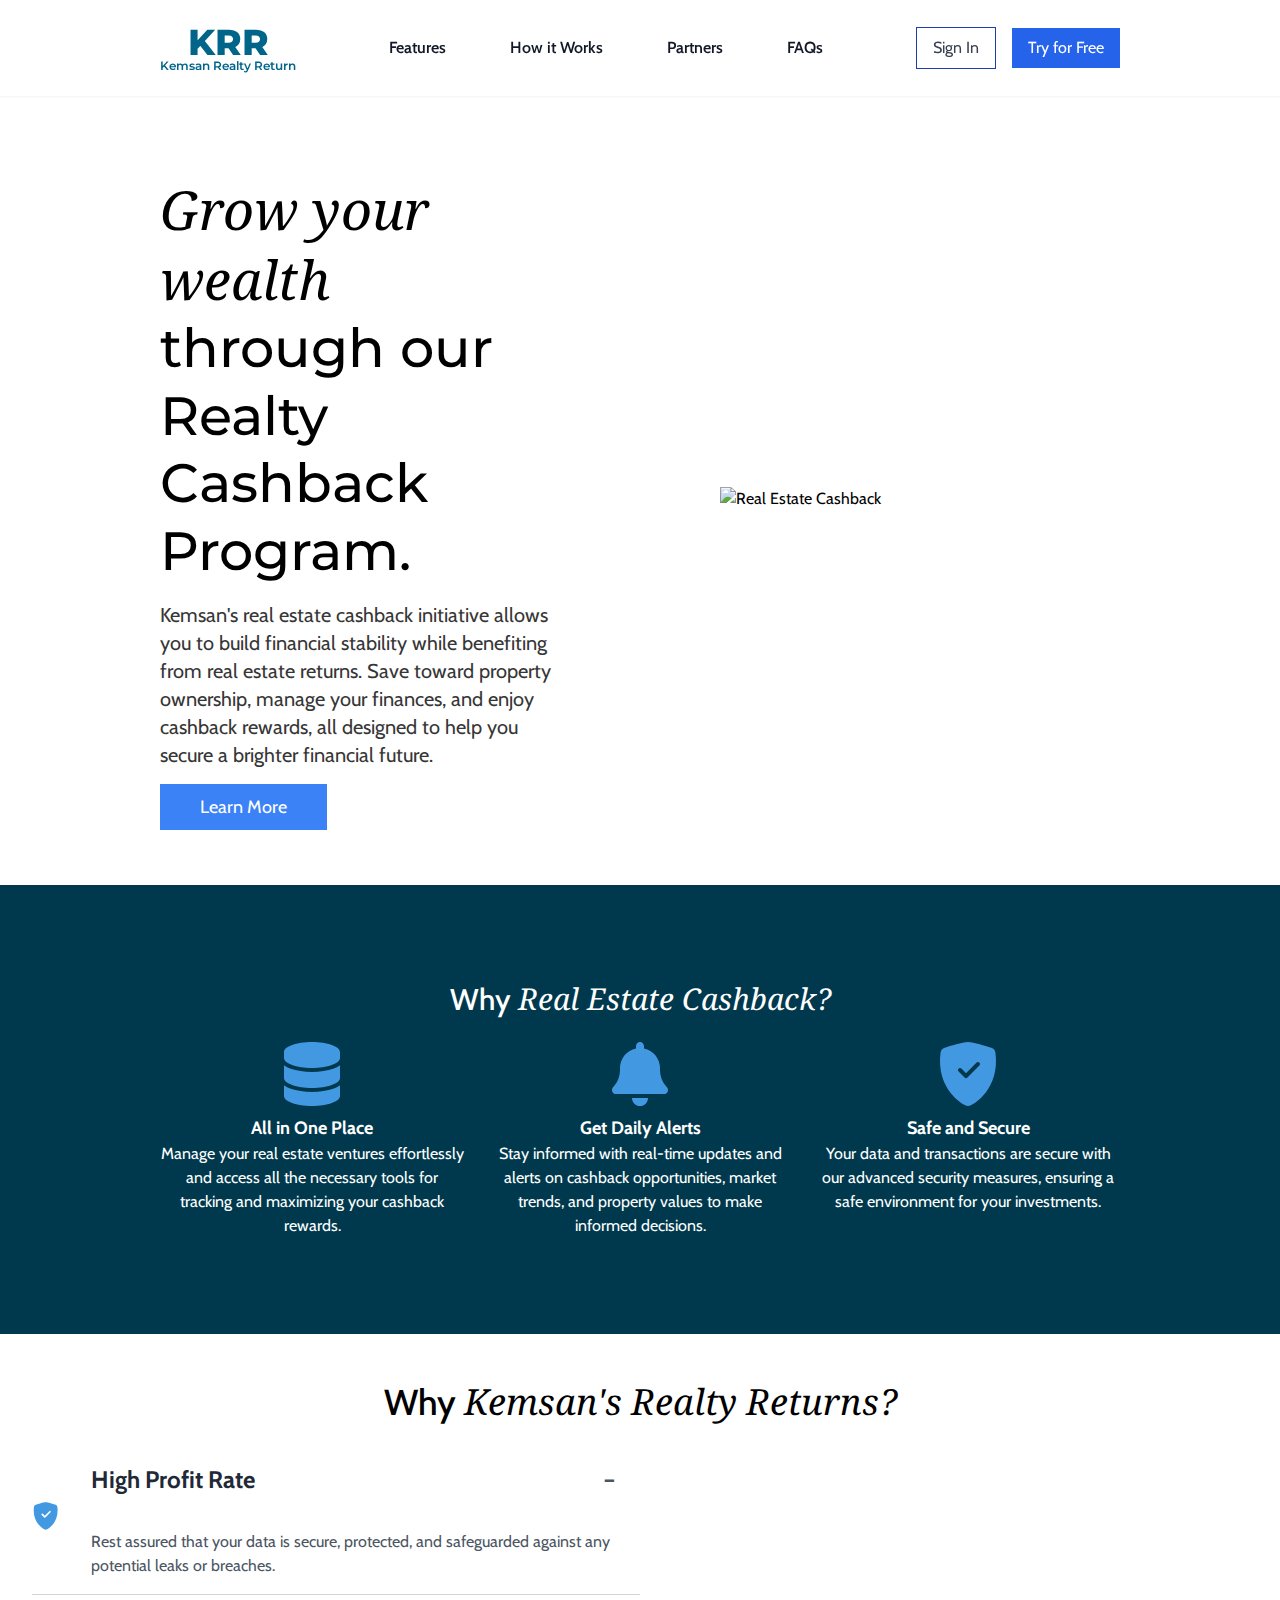
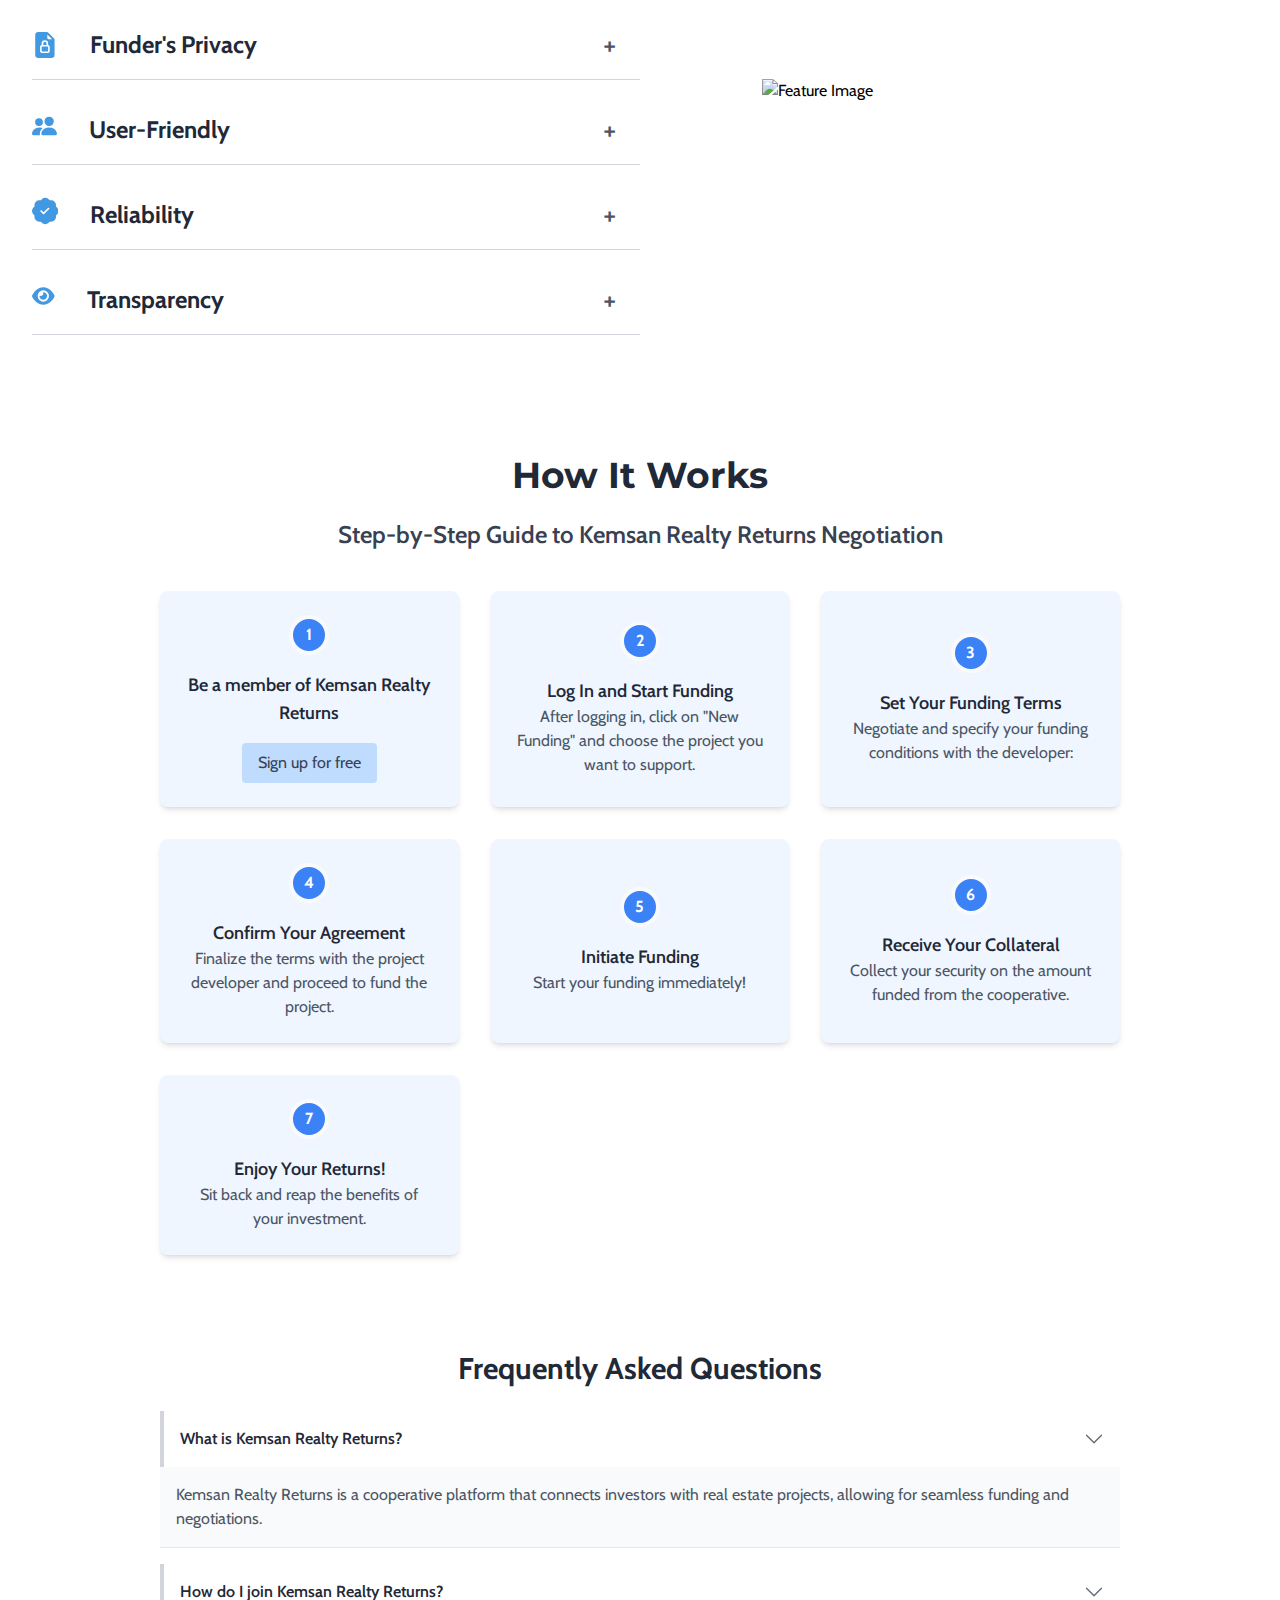
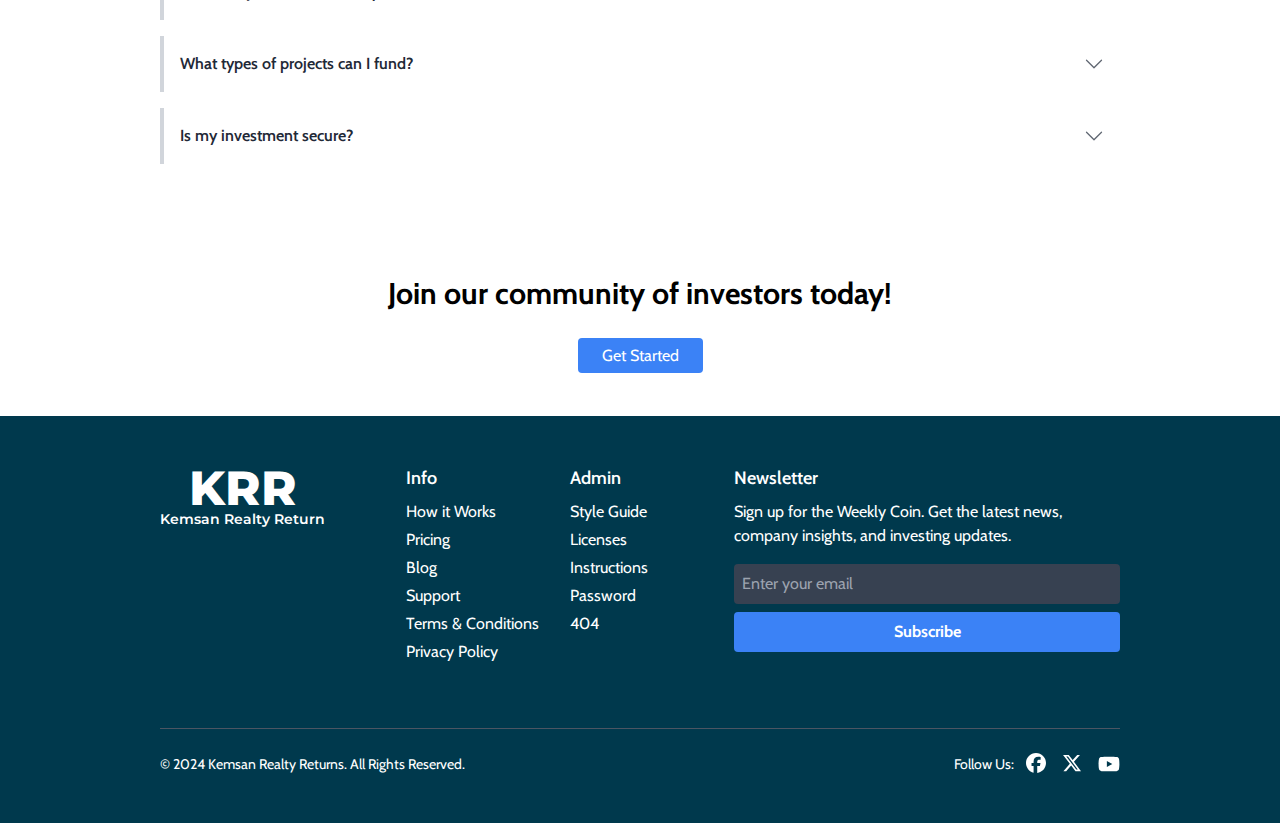
==== src/index.html @ f1bac4eb "first commit" ====
<!DOCTYPE html>
<html lang="en" class="scroll-smooth">
  <head>
    <meta charset="utf-8">
    <title>Kemsan Realty Return</title>
    <meta content="Investing helps users keep tabs on their different investments, meaning less stress and no worries about crashes." name="description">
    <meta content="Investing - Kemsan Realty Return" property="og:title">
    <meta content="Kemsan Cashback Investment helps users keep tabs on their different investments, meaning less stress and no worries about crashes." property="og:description">
    <meta content="Investing - Kemsan Cashback Investment" property="twitter:title">
    <meta content="Kemsan Cashback Investment helps users keep tabs on their different investments, meaning less stress and no worries about crashes." property="twitter:description">
    <meta property="og:type" content="website">
    <meta content="summary_large_image" name="twitter:card">
    <meta content="width=device-width, initial-scale=1" name="viewport">
    <meta content="Kemsan Cashback Investment" name="generator">
    <link rel="preconnect" href="https://fonts.googleapis.com">
    <link rel="preconnect" href="https://fonts.gstatic.com" crossorigin>
    <link href="https://fonts.googleapis.com/css2?family=Cabin:ital,wght@0,400..700;1,400..700&family=Montserrat:ital,wght@0,100..900;1,100..900&family=Noto+Serif:ital,wght@0,100..900;1,100..900&display=swap" rel="stylesheet">
    <link rel="stylesheet" href="./output.css">
    <link href="favicons/60ccf137433c7c8fdfadedfe-63ed87a369e766f2b25e2620_Favicon%2032.png" rel="shortcut icon" type="image/x-icon">
    <link href="favicons/60ccf137433c7c8fdfadedfe-63ed87a789abded89790e457_Favicon%20256.png" rel="apple-touch-icon">
  </head>
  <body>
<header data-collapse="small" data-animation="default" data-duration="400" data-easing="ease" data-easing2="ease" role="banner" class="bg-white shadow-sm fixed z-40 w-full">
    <div class="px-10 lg:px-16 xl:px-40 flex flex-row items-center justify-between py-6">
      <div class="logo-div">
        <a href="./index.html" aria-current="page" class="flex flex-col text-[#01658a] hover:text-[#406b7a] items-center justify-center ">
          <span class="text-4xl font-extrabold font-serif leading-none">KRR</span>
          <h1 class="font-semibold text-[12px] font-serif leading-none">Kemsan Realty Return</h1>
        </a>
      </div>
      <nav role="navigation" class="flex flex-row gap-16 font-sans font-semibold">
        <a href="#features" class="text-gray-900 hover:text-blue-500">Features</a>
        <a href="#how-it-works" class="text-gray-900 hover:text-blue-500">How it Works</a>
        <a href="#partners" class="text-gray-900 hover:text-blue-500">Partners</a>
        <a href="#faqs" class="text-gray-900 hover:text-blue-500">FAQs</a>
      </nav>
      <div class="flex flex-row items-center justify-center space-x-4 font-sans">
        <a href="./get-started.html" class="text-gray-700 px-4 py-2 border border-solid border-blue-800 hover:bg-blue-200">Sign In</a>
        <a href="./get-started.html" class="bg-blue-600 hover:bg-blue-700 text-white px-4 py-2">Try for Free</a>
      </div>
      <div class="menu-button block lg:hidden">
        <img src="images/60ccf137433c7c8fdfadedfe-60ccf137433c7c0659adeee1_Menu%20Icon.svg" loading="lazy" width="24" alt="" class="menu-icon">
      </div>
    </div>
  </header>
  
  <div class="wrapper">
    <div class="section py-16 px-10 lg:px-16 xl:px-40 pt-44">
      <div class="flex flex-col lg:flex-row items-center justify-center text-center lg:text-start lg:justify-between">
        <div class="lg:w-5/12 mb-8 md:mb-0">
          <h1 class="text-[54px] font-serif font-medium leading-tight"><em class="font-mono font-normal">Grow your wealth</em> through our Realty Cashback Program.</h1>
          <p class="mt-4 text-xl font-sans text-[#363636]">Kemsan's real estate cashback initiative allows you to build financial stability while benefiting from real estate returns. Save toward property ownership, manage your finances, and enjoy cashback rewards, all designed to help you secure a brighter financial future.</p>
          <div class="mt-6">
            <a href="#features" class="bg-blue-500 hover:bg-blue-600 text-white px-10 py-3 text-lg">Learn More</a>
          </div>
        </div>
        <div class="lg:w-5/12">
          <img src="https://ik.imagekit.io/mshcgnjju/Kemsan/E-Wallet-pana.png" width="500" alt="Real Estate Cashback" class="mx-auto">
        </div>
      </div>
    </div>
  
    <div class="section bg-[#00394d] text-white py-24">
      <div class="px-10 lg:px-16 xl:px-40 text-center">
        <h1 class="text-3xl font-medium">Why <em class="font-mono font-normal">Real Estate Cashback?</em></h1>
        <div class="mt-6 grid grid-cols-1 lg:grid-cols-3 gap-6">
          <div class="flex flex-col items-center justify-start">
            <svg xmlns="http://www.w3.org/2000/svg" width="64" height="64" fill="#4299e1" class="icon mb-2" viewBox="0 0 448 512">
              <path d="M448 80l0 48c0 44.2-100.3 80-224 80S0 172.2 0 128L0 80C0 35.8 100.3 0 224 0S448 35.8 448 80zM393.2 214.7c20.8-7.4 39.9-16.9 54.8-28.6L448 288c0 44.2-100.3 80-224 80S0 332.2 0 288L0 186.1c14.9 11.8 34 21.2 54.8 28.6C99.7 230.7 159.5 240 224 240s124.3-9.3 169.2-25.3zM0 346.1c14.9 11.8 34 21.2 54.8 28.6C99.7 390.7 159.5 400 224 400s124.3-9.3 169.2-25.3c20.8-7.4 39.9-16.9 54.8-28.6l0 85.9c0 44.2-100.3 80-224 80S0 476.2 0 432l0-85.9z"/>
            </svg>
            <h2 class="text-lg font-bold">All in One Place</h2>
            <p>Manage your real estate ventures effortlessly and access all the necessary tools for tracking and maximizing your cashback rewards.</p>
          </div>
          <div class="flex flex-col items-center justify-start">
            <svg xmlns="http://www.w3.org/2000/svg" width="64" height="64" fill="#4299e1" class="icon mb-2" viewBox="0 0 448 512">
              <path d="M224 0c-17.7 0-32 14.3-32 32l0 19.2C119 66 64 130.6 64 208l0 18.8c0 47-17.3 92.4-48.5 127.6l-7.4 8.3c-8.4 9.4-10.4 22.9-5.3 34.4S19.4 416 32 416l384 0c12.6 0 24-7.4 29.2-18.9s3.1-25-5.3-34.4l-7.4-8.3C401.3 319.2 384 273.9 384 226.8l0-18.8c0-77.4-55-142-128-156.8L256 32c0-17.7-14.3-32-32-32zm45.3 493.3c12-12 18.7-28.3 18.7-45.3l-64 0-64 0c0 17 6.7 33.3 18.7 45.3s28.3 18.7 45.3 18.7s33.3-6.7 45.3-18.7z"/>
            </svg>
            <h3 class="text-lg font-bold">Get Daily Alerts</h3>
            <p>Stay informed with real-time updates and alerts on cashback opportunities, market trends, and property values to make informed decisions.</p>
          </div>
          <div class="flex flex-col items-center justify-start">
            <svg xmlns="http://www.w3.org/2000/svg" width="64" height="64" fill="#4299e1" class="icon mb-2" viewBox="0 0 16 16">
              <path fill-rule="evenodd" d="M8 0c-.69 0-1.843.265-2.928.56-1.11.3-2.229.655-2.887.87a1.54 1.54 0 0 0-1.044 1.262c-.596 4.477.787 7.795 2.465 9.99a11.8 11.8 0 0 0 2.517 2.453c.386.273.744.482 1.048.625c.28.132.581.24.829.24s.548-.108.829-.24a7 7 0 0 0 1.048-.625 11.8 11.8 0 0 0 2.517-2.453c1.678-2.195 3.061-5.513 2.465-9.99a1.54 1.54 0 0 0-1.044-1.263c-1.11-.3-2.229-.655-2.887-.87C9.843.266 8.69 0 8 0m2.146 5.146a.5.5 0 0 1 .708.708l-3 3a.5.5 0 0 1-.708 0l-1.5-1.5a.5.5 0 1 1 .708-.708L7.5 7.793z"/>
            </svg>
            <h3 class="text-lg font-bold">Safe and Secure</h3>
            <p>Your data and transactions are secure with our advanced security measures, ensuring a safe environment for your investments.</p>
          </div>
        </div>
      </div>
    </div>
  </div>
  <div id="features" class="py-12 scroll-m-20">
    <h1 class="text-4xl font-medium text-center">Why <em class="font-mono font-normal">Kemsan's Realty Returns?</em></h1>
    <div class="max-w-7xl mx-auto px-4 sm:px-6 lg:px-8 flex flex-wrap lg:flex-nowrap lg:justify-between py-6">
      
      <div class="w-full md:w-1/2 space-y-4">
  
        <div class="border-b border-gray-300 overflow-hidden">
          <div class="flex flex-row gap-2 items-center">
            <svg xmlns="http://www.w3.org/2000/svg" width="36" height="36" fill="#4299e1" class="icon mb-2" viewBox="0 0 16 16">
              <path fill-rule="evenodd" d="M8 0c-.69 0-1.843.265-2.928.56-1.11.3-2.229.655-2.887.87a1.54 1.54 0 0 0-1.044 1.262c-.596 4.477.787 7.795 2.465 9.99a11.8 11.8 0 0 0 2.517 2.453c.386.273.744.482 1.048.625c.28.132.581.24.829.24s.548-.108.829-.24a7 7 0 0 0 1.048-.625 11.8 11.8 0 0 0 2.517-2.453c1.678-2.195 3.061-5.513 2.465-9.99a1.54 1.54 0 0 0-1.044-1.263c-1.11-.3-2.229-.655-2.887-.87C9.843.266 8.69 0 8 0m2.146 5.146a.5.5 0 0 1 .708.708l-3 3a.5.5 0 0 1-.708 0l-1.5-1.5a.5.5 0 1 1 .708-.708L7.5 7.793z"/>
            </svg>
            <div>
              <button class="w-full flex justify-between items-center px-6 py-4 bg-white hover:bg-gray-50 focus:outline-none" onclick="toggleAccordion(1)">
                <h3 class="text-2xl font-bold text-gray-800">High Profit Rate</h3>
                <span class="text-gray-600 text-3xl font-light" id="icon-1">+</span>
              </button>
              <div id="content-1" class="max-h-0 overflow-hidden transition-all duration-300">
                <p class="px-6 py-4 text-gray-600">Rest assured that your data is secure, protected, and safeguarded against any potential leaks or breaches.</p>
              </div>
            </div>
          </div>
        </div>

        <div class="border-b border-gray-300 overflow-hidden">
          <div class="flex flex-row gap-2 items-center">
            <svg xmlns="http://www.w3.org/2000/svg" width="36" height="36" fill="#4299e1" viewBox="0 0 16 16">
              <path d="M7 7a1 1 0 0 1 2 0v1H7zM6 9.3c0-.042.02-.107.105-.175A.64.64 0 0 1 6.5 9h3a.64.64 0 0 1 .395.125c.085.068.105.133.105.175v2.4c0 .042-.02.107-.105.175A.64.64 0 0 1 9.5 12h-3a.64.64 0 0 1-.395-.125C6.02 11.807 6 11.742 6 11.7z"/>
              <path d="M9.293 0H4a2 2 0 0 0-2 2v12a2 2 0 0 0 2 2h8a2 2 0 0 0 2-2V4.707A1 1 0 0 0 13.707 4L10 .293A1 1 0 0 0 9.293 0M9.5 3.5v-2l3 3h-2a1 1 0 0 1-1-1M10 7v1.076c.54.166 1 .597 1 1.224v2.4c0 .816-.781 1.3-1.5 1.3h-3c-.719 0-1.5-.484-1.5-1.3V9.3c0-.627.46-1.058 1-1.224V7a2 2 0 1 1 4 0"/>
            </svg>
            <div>
              <button class="w-full flex justify-between items-center px-6 py-4 bg-white hover:bg-gray-50 focus:outline-none" onclick="toggleAccordion(2)">
                <h3 class="text-2xl font-bold text-gray-800">Funder's Privacy</h3>
                <span class="text-gray-600 text-3xl font-light" id="icon-2">+</span>
              </button>
              <div id="content-2" class="max-h-0 overflow-hidden transition-all duration-300">
                <p class="px-6 py-4 text-gray-600">We prioritize your privacy and guarantee that your data remains confidential. No unauthorized access is allowed.</p>
              </div>
            </div>
          </div>
        </div>

        <div class="border-b border-gray-300 overflow-hidden">
          <div class="flex flex-row gap-2 items-center">
            <svg xmlns="http://www.w3.org/2000/svg"  width="36" height="36" fill="#4299e1" class="icon mb-2" viewBox="0 0 16 16">
              <path d="M7 14s-1 0-1-1 1-4 5-4 5 3 5 4-1 1-1 1zm4-6a3 3 0 1 0 0-6 3 3 0 0 0 0 6m-5.784 6A2.24 2.24 0 0 1 5 13c0-1.355.68-2.75 1.936-3.72A6.3 6.3 0 0 0 5 9c-4 0-5 3-5 4s1 1 1 1zM4.5 8a2.5 2.5 0 1 0 0-5 2.5 2.5 0 0 0 0 5"/>
            </svg>
            <div>
              <button class="w-full flex justify-between items-center px-6 py-4 bg-white hover:bg-gray-50 focus:outline-none" onclick="toggleAccordion(3)">
                <h3 class="text-2xl font-bold text-gray-800">User-Friendly</h3>
                <span class="text-gray-600 text-3xl font-light" id="icon-3">+</span>
              </button>
              <div id="content-3" class="max-h-0 overflow-hidden transition-all duration-300">
                <p class="px-6 py-4 text-gray-600">Our software is designed with simplicity in mind, making it effortless to use and navigate. No technical skills required.</p>
              </div>
            </div>
          </div>
        </div>

        <div class="border-b border-gray-300 overflow-hidden">
          <div class="flex flex-row gap-2 items-center">
            <svg xmlns="http://www.w3.org/2000/svg" width="36" height="36" fill="#4299e1" class="icon mb-2" viewBox="0 0 16 16">
              <path d="M10.067.87a2.89 2.89 0 0 0-4.134 0l-.622.638-.89-.011a2.89 2.89 0 0 0-2.924 2.924l.01.89-.636.622a2.89 2.89 0 0 0 0 4.134l.637.622-.011.89a2.89 2.89 0 0 0 2.924 2.924l.89-.01.622.636a2.89 2.89 0 0 0 4.134 0l.622-.637.89.011a2.89 2.89 0 0 0 2.924-2.924l-.01-.89.636-.622a2.89 2.89 0 0 0 0-4.134l-.637-.622.011-.89a2.89 2.89 0 0 0-2.924-2.924l-.89.01zm.287 5.984-3 3a.5.5 0 0 1-.708 0l-1.5-1.5a.5.5 0 1 1 .708-.708L7 8.793l2.646-2.647a.5.5 0 0 1 .708.708"/>
            </svg>
            <div>
              <button class="w-full flex justify-between items-center px-6 py-4 bg-white hover:bg-gray-50 focus:outline-none" onclick="toggleAccordion(4)">
                <h3 class="text-2xl font-bold text-gray-800">Reliability</h3>
                <span class="text-gray-600 text-3xl font-light" id="icon-4">+</span>
              </button>
              <div id="content-4" class="max-h-0 overflow-hidden transition-all duration-300">
                <p class="px-6 py-4 text-gray-600">Count on our software to deliver optimal performance at all times. More content More content More content</p>
              </div>
            </div>
          </div>
        </div>

        <div class="border-b border-gray-300 overflow-hidden">
          <div class="flex flex-row gap-2 items-center">
            <svg xmlns="http://www.w3.org/2000/svg" width="36" height="36" fill="#4299e1" class="icon mb-2" viewBox="0 0 576 512">
              <path d="M288 32c-80.8 0-145.5 36.8-192.6 80.6C48.6 156 17.3 208 2.5 243.7c-3.3 7.9-3.3 16.7 0 24.6C17.3 304 48.6 356 95.4 399.4C142.5 443.2 207.2 480 288 480s145.5-36.8 192.6-80.6c46.8-43.5 78.1-95.4 93-131.1c3.3-7.9 3.3-16.7 0-24.6c-14.9-35.7-46.2-87.7-93-131.1C433.5 68.8 368.8 32 288 32zM144 256a144 144 0 1 1 288 0 144 144 0 1 1 -288 0zm144-64c0 35.3-28.7 64-64 64c-7.1 0-13.9-1.2-20.3-3.3c-5.5-1.8-11.9 1.6-11.7 7.4c.3 6.9 1.3 13.8 3.2 20.7c13.7 51.2 66.4 81.6 117.6 67.9s81.6-66.4 67.9-117.6c-11.1-41.5-47.8-69.4-88.6-71.1c-5.8-.2-9.2 6.1-7.4 11.7c2.1 6.4 3.3 13.2 3.3 20.3z"/>
            </svg>
            <div>
              <button class="w-full flex justify-between items-center px-6 py-4 bg-white hover:bg-gray-50 focus:outline-none" onclick="toggleAccordion(5)">
                <h3 class="text-2xl font-bold text-gray-800">Transparency</h3>
                <span class="text-gray-600 text-3xl font-light" id="icon-5">+</span>
              </button>
              <div id="content-5" class="max-h-0 overflow-hidden transition-all duration-300">
                <p class="px-6 py-4 text-gray-600">Gain complete visibility into your funds and how they are utilized. Our software allows you to monitor every aspect of their usage.</p>
              </div>
            </div>
          </div>
        </div>

      </div>

      <div class="w-full md:w-2/5 flex justify-center items-center">
        <img id="accordionImage" src="https://ik.imagekit.io/mshcgnjju/Kemsan/Secure%20Server-amico.png" alt="Feature Image" class="w-full h-auto">
      </div>

    </div>
  </div>

  <div id="how-it-works" class="py-12 scroll-m-20">
    <div class="px-10 lg:px-16 xl:px-40">
      <h2 class="text-4xl font-bold text-gray-800 mb-6 text-center font-serif">How It Works</h2>
      <h3 class="text-2xl font-semibold text-gray-700 mb-10 text-center">Step-by-Step Guide to Kemsan Realty Returns Negotiation</h3>
  
      <div class="grid grid-cols-1 sm:grid-cols-2 lg:grid-cols-3 gap-8 text-center">
        <div class="bg-blue-50 shadow-md rounded-lg p-6 flex flex-col items-center justify-center">
          <div class="w-10 h-10 bg-blue-500 rounded-full border-4 border-gray-50 flex items-center justify-center mx-auto mb-4">
            <span class="text-white font-bold">1</span>
          </div>
          <h4 class="text-lg font-semibold text-gray-800">Be a member of Kemsan Realty Returns</h4>
          <a href="#" class="hover:bg-blue-500 bg-blue-200 text-gray-700 px-4 py-2 mt-4 rounded hover:text-white">Sign up for free</a>
        </div>
  
        <div class="bg-blue-50 shadow-md rounded-lg p-6 flex flex-col items-center justify-center text-center">
          <div class="w-10 h-10 bg-blue-500 rounded-full border-4 border-gray-50 flex items-center justify-center mx-auto mb-4">
            <span class="text-white font-bold">2</span>
          </div>
          <h4 class="text-lg font-semibold text-gray-800">Log In and Start Funding</h4>
          <p class="text-gray-600">After logging in, click on "New Funding" and choose the project you want to support.</p>
        </div>
  
        <div class="bg-blue-50 shadow-md rounded-lg p-6 flex flex-col items-center justify-center text-center">
          <div class="w-10 h-10 bg-blue-500 rounded-full border-4 border-gray-50 flex items-center justify-center mx-auto mb-4">
            <span class="text-white font-bold">3</span>
          </div>
          <h4 class="text-lg font-semibold text-gray-800">Set Your Funding Terms</h4>
          <p class="text-gray-600">Negotiate and specify your funding conditions with the developer:</p>
          
        </div>
  
        <div class="bg-blue-50 shadow-md rounded-lg p-6 flex flex-col items-center justify-center text-center">
          <div class="w-10 h-10 bg-blue-500 rounded-full border-4 border-gray-50 flex items-center justify-center mx-auto mb-4">
            <span class="text-white font-bold">4</span>
          </div>
          <h4 class="text-lg font-semibold text-gray-800">Confirm Your Agreement</h4>
          <p class="text-gray-600">Finalize the terms with the project developer and proceed to fund the project.</p>
        </div>
  
        <div class="bg-blue-50 shadow-md rounded-lg p-6 flex flex-col items-center justify-center text-center">
          <div class="w-10 h-10 bg-blue-500 rounded-full border-4 border-gray-50 flex items-center justify-center mx-auto mb-4">
            <span class="text-white font-bold">5</span>
          </div>
          <h4 class="text-lg font-semibold text-gray-800">Initiate Funding</h4>
          <p class="text-gray-600">Start your funding immediately!</p>
        </div>
  
        <div class="bg-blue-50 shadow-md rounded-lg p-6 flex flex-col items-center justify-center text-center">
          <div class="w-10 h-10 bg-blue-500 rounded-full border-4 border-gray-50 flex items-center justify-center mx-auto mb-4">
            <span class="text-white font-bold">6</span>
          </div>
          <h4 class="text-lg font-semibold text-gray-800 flex flex-col items-center justify-center">Receive Your Collateral</h4>
          <p class="text-gray-600">Collect your security on the amount funded from the cooperative.</p>
        </div>
  
        <div class="bg-blue-50 shadow-md rounded-lg p-6 flex flex-col items-center justify-center text-center">
          <div class="w-10 h-10 bg-blue-500 rounded-full border-4 border-gray-50 flex items-center justify-center mx-auto mb-4">
            <span class="text-white font-bold">7</span>
          </div>
          <h4 class="text-lg font-semibold text-gray-800 flex flex-col items-center justify-center">Enjoy Your Returns!</h4>
          <p class="text-gray-600">Sit back and reap the benefits of your investment.</p>
        </div>
      </div>
    </div>
  </div>
  

  <div id="faqs" class="py-12 scroll-m-20">
    <div class="px-10 lg:px-16 xl:px-40">
        <h2 class="text-3xl font-bold text-gray-800 mb-6 text-center">Frequently Asked Questions</h2>

        <div class="accordion">
            <div class="mb-4">
                <button
                    class="accordion-header w-full text-left bg-white border-l-4 border-gray-300 p-4 flex justify-between items-center focus:outline-none focus:border-solid focus:border-blue-400 hover:bg-blue-50 focus:bg-blue-50 transition-all duration-200"
                    type="button"
                    aria-expanded="true"
                    aria-controls="faq1"
                    onclick="toggleAccordion(this)"
                >
                    <span class="font-semibold text-gray-800">What is Kemsan Realty Returns?</span>
                    <svg xmlns="http://www.w3.org/2000/svg" width="20" height="20" fill="#606772FF" viewBox="0 0 16 16">
                      <path fill-rule="evenodd" d="M1.646 4.646a.5.5 0 0 1 .708 0L8 10.293l5.646-5.647a.5.5 0 0 1 .708.708l-6 6a.5.5 0 0 1-.708 0l-6-6a.5.5 0 0 1 0-.708"/>
                    </svg>
                </button>
                <div class="accordion-content p-4 bg-gray-50 border-b border-gray-200" id="faq1">
                    <p class="text-gray-600">Kemsan Realty Returns is a cooperative platform that connects investors with real estate projects, allowing for seamless funding and negotiations.</p>
                </div>
            </div>

            <div class="mb-4">
                <button
                    class="accordion-header w-full text-left bg-white border-l-4 border-gray-300 p-4 flex justify-between items-center focus:outline-none focus:border-solid focus:border-blue-400 hover:bg-blue-50 focus:bg-blue-50 transition-all duration-200"
                    type="button"
                    aria-expanded="false"
                    aria-controls="faq2"
                    onclick="toggleAccordion(this)"
                >
                    <span class="font-semibold text-gray-800">How do I join Kemsan Realty Returns?</span>
                    <svg xmlns="http://www.w3.org/2000/svg" width="20" height="20" fill="#606772FF" viewBox="0 0 16 16">
                      <path fill-rule="evenodd" d="M1.646 4.646a.5.5 0 0 1 .708 0L8 10.293l5.646-5.647a.5.5 0 0 1 .708.708l-6 6a.5.5 0 0 1-.708 0l-6-6a.5.5 0 0 1 0-.708"/>
                    </svg>
                </button>
                <div class="accordion-content p-4 hidden bg-gray-50 border-b border-gray-200" id="faq2">
                    <p class="text-gray-600">You can join Kemsan Realty Returns by signing up on our website and creating an account. It's free and takes just a few minutes!</p>
                </div>
            </div>

            <div class="mb-4">
                <button
                    class="accordion-header w-full text-left bg-white border-l-4 border-gray-300 p-4 flex justify-between items-center focus:outline-none focus:border-solid focus:border-blue-400 hover:bg-blue-50 focus:bg-blue-50 transition-all duration-200"
                    type="button"
                    aria-expanded="false"
                    aria-controls="faq3"
                    onclick="toggleAccordion(this)"
                >
                    <span class="font-semibold text-gray-800">What types of projects can I fund?</span>
                    <svg xmlns="http://www.w3.org/2000/svg" width="20" height="20" fill="#606772FF" viewBox="0 0 16 16">
                      <path fill-rule="evenodd" d="M1.646 4.646a.5.5 0 0 1 .708 0L8 10.293l5.646-5.647a.5.5 0 0 1 .708.708l-6 6a.5.5 0 0 1-.708 0l-6-6a.5.5 0 0 1 0-.708"/>
                    </svg>
                </button>
                <div class="accordion-content p-4 hidden bg-gray-50 border-b border-gray-200" id="faq3">
                    <p class="text-gray-600">Our platform offers a variety of real estate projects, including residential, commercial, and mixed-use developments.</p>
                </div>
            </div>

            <div class="mb-4">
                <button
                    class="accordion-header w-full text-left bg-white border-l-4 border-gray-300 p-4 flex justify-between items-center focus:outline-none focus:border-solid focus:border-blue-400 hover:bg-blue-50 focus:bg-blue-50 transition-all duration-200"
                    type="button"
                    aria-expanded="false"
                    aria-controls="faq4"
                    onclick="toggleAccordion(this)"
                >
                    <span class="font-semibold text-gray-800">Is my investment secure?</span>
                    <svg xmlns="http://www.w3.org/2000/svg" width="20" height="20" fill="#606772FF" viewBox="0 0 16 16">
                      <path fill-rule="evenodd" d="M1.646 4.646a.5.5 0 0 1 .708 0L8 10.293l5.646-5.647a.5.5 0 0 1 .708.708l-6 6a.5.5 0 0 1-.708 0l-6-6a.5.5 0 0 1 0-.708"/>
                    </svg>
                </button>
                <div class="accordion-content hidden p-4 bg-gray-50 border-b border-gray-200" id="faq4">
                    <p class="text-gray-600">Yes, we prioritize the security of your investment through rigorous vetting of projects and ongoing monitoring.</p>
                </div>
            </div>
        </div>
    </div>
</div>


  
  <div class="section py-12">
    <div class="px-10 lg:px-16 xl:px-40 text-center">
      <h1 class="text-3xl font-bold">Join our community of investors today!</h1>
      <div class="mt-8">
        <a href="./get-started.html" class="bg-blue-500 text-white px-6 py-2 rounded">Get Started</a>
      </div>
    </div>
  </div>
  <footer class="px-10 lg:px-16 xl:px-40 bg-[#00394dff] text-white py-12">
      <div class=" max-w-7xl ">
        <div class="grid grid-cols-1 md:grid-cols-12 gap-6">
          <!-- Logo Section -->
          <div class="col-span-12 md:col-span-3 flex justify-start items-start">
            <a href="./index.html" aria-current="page" class="flex flex-col items-center justify-center ">
              <span class="text-5xl font-extrabold font-serif leading-none text-center">KRR</span>
              <h1 class="font-semibold text-sm font-serif leading-none">Kemsan Realty Return</h1>
            </a>
          </div>
    
          <!-- Info Links Section -->
          <div class="col-span-12 md:col-span-2">
            <div class="footer-links-container">
              <h5 class="footer-header text-lg font-semibold mb-2">Info</h5>
              <a href="#how-it-works" class="footer-link block mb-1 hover:text-blue-300">How it Works</a>
              <a href="#" class="footer-link block mb-1 hover:text-blue-300">Pricing</a>
              <a href="#" class="footer-link block mb-1 hover:text-blue-300">Blog</a>
              <a href="#" class="footer-link block mb-1 hover:text-blue-300">Support</a>
              <a href="#" class="footer-link block mb-1 hover:text-blue-300">Terms & Conditions</a>
              <a href="#" class="footer-link block hover:text-blue-300">Privacy Policy</a>
            </div>
          </div>
    
          <div class="col-span-12 md:col-span-2">
              <h5 class="text-lg font-semibold mb-2">Admin</h5>
              <a href="#" class="footer-link block mb-1 hover:text-blue-300">Style Guide</a>
              <a href="#" class="footer-link block mb-1 hover:text-blue-300">Licenses</a>
              <a href="#" class="footer-link block mb-1 hover:text-blue-300">Instructions</a>
              <a href="#" class="footer-link block mb-1 hover:text-blue-300">Password</a>
              <a href="#" class="footer-link block hover:text-blue-300">404</a>
          </div>
    
          <div class="col-span-12 md:col-span-5">
            <div class="">
              <h5 class="text-lg font-semibold mb-2">Newsletter</h5>
              <p class="mb-4">Sign up for the Weekly Coin. Get the latest news, company insights, and investing updates.</p>
              <div class="w-full">
                <form id="newsletter-form" method="POST" class="flex flex-col">
                  <input class="text-input mb-2 p-2 rounded bg-gray-700 placeholder-gray-400 text-white outline-none focus:ring-1 focus:ring-blue-500" maxlength="256" name="Email" placeholder="Enter your email" type="email" id="Email" required />
                  <input type="submit" data-wait="Please wait..." class="button bg-blue-500 hover:bg-blue-600 text-white font-bold py-2 px-4 rounded" value="Subscribe" />
                </form>
                <div class="form-success dark w-form-done hidden">
                  <div>You're all signed up.</div>
                </div>
                <div class="form-fail hidden">
                  <div>Oops! Something went wrong while submitting the form.</div>
                </div>
              </div>
            </div>
          </div>
        </div>
    
        <div class="h-16"></div>
        <div class="border-t border-gray-600 mb-6"></div>
    
        <div class="flex flex-col md:flex-row justify-between items-center">
          <div class="paragraph text-sm">&copy; 2024 Kemsan Realty Returns. All Rights Reserved.</div>
          <div class="footer-social-section flex items-center mt-4 md:mt-0">
            <div class="paragraph text-sm mr-3">Follow Us:</div>
            <div class="flex space-x-4">
              <a rel="noopener" href="https://www.youtube.com/" target="_blank" class="social-link w-inline-block">
                <svg xmlns="http://www.w3.org/2000/svg" width="20" height="20" fill="#ffffff" viewBox="0 0 512 512">
                  <path d="M512 256C512 114.6 397.4 0 256 0S0 114.6 0 256C0 376 82.7 476.8 194.2 504.5V334.2H141.4V256h52.8V222.3c0-87.1 39.4-127.5 125-127.5c16.2 0 44.2 3.2 55.7 6.4V172c-6-.6-16.5-1-29.6-1c-42 0-58.2 15.9-58.2 57.2V256h83.6l-14.4 78.2H287V510.1C413.8 494.8 512 386.9 512 256h0z"/>
                </svg>
              </a>
              <a href="https://twitter.com/" target="_blank" class="social-link w-inline-block">
                <svg xmlns="http://www.w3.org/2000/svg" width="20" height="20" fill="#ffffff" viewBox="0 0 512 512">
                  <path d="M389.2 48h70.6L305.6 224.2 487 464H345L233.7 318.6 106.5 464H35.8L200.7 275.5 26.8 48H172.4L272.9 180.9 389.2 48zM364.4 421.8h39.1L151.1 88h-42L364.4 421.8z"/>
                </svg>
              </a>
              <a href="https://www.linkedin.com/" target="_blank" class="social-link w-inline-block">
                <svg xmlns="http://www.w3.org/2000/svg" width="22" height="22" fill="#ffffff" viewBox="0 0 576 512">
                  <path d="M549.7 124.1c-6.3-23.7-24.8-42.3-48.3-48.6C458.8 64 288 64 288 64S117.2 64 74.6 75.5c-23.5 6.3-42 24.9-48.3 48.6-11.4 42.9-11.4 132.3-11.4 132.3s0 89.4 11.4 132.3c6.3 23.7 24.8 41.5 48.3 47.8C117.2 448 288 448 288 448s170.8 0 213.4-11.5c23.5-6.3 42-24.2 48.3-47.8 11.4-42.9 11.4-132.3 11.4-132.3s0-89.4-11.4-132.3zm-317.5 213.5V175.2l142.7 81.2-142.7 81.2z"/>
                </svg>
              </a>
            </div>
          </div>
        </div>
      </div>
  </footer>
  <script src="./main.js"></script>
  </body>
  </html>
---- src/output.css ----
*, ::before, ::after {
  --tw-border-spacing-x: 0;
  --tw-border-spacing-y: 0;
  --tw-translate-x: 0;
  --tw-translate-y: 0;
  --tw-rotate: 0;
  --tw-skew-x: 0;
  --tw-skew-y: 0;
  --tw-scale-x: 1;
  --tw-scale-y: 1;
  --tw-pan-x:  ;
  --tw-pan-y:  ;
  --tw-pinch-zoom:  ;
  --tw-scroll-snap-strictness: proximity;
  --tw-gradient-from-position:  ;
  --tw-gradient-via-position:  ;
  --tw-gradient-to-position:  ;
  --tw-ordinal:  ;
  --tw-slashed-zero:  ;
  --tw-numeric-figure:  ;
  --tw-numeric-spacing:  ;
  --tw-numeric-fraction:  ;
  --tw-ring-inset:  ;
  --tw-ring-offset-width: 0px;
  --tw-ring-offset-color: #fff;
  --tw-ring-color: rgb(59 130 246 / 0.5);
  --tw-ring-offset-shadow: 0 0 #0000;
  --tw-ring-shadow: 0 0 #0000;
  --tw-shadow: 0 0 #0000;
  --tw-shadow-colored: 0 0 #0000;
  --tw-blur:  ;
  --tw-brightness:  ;
  --tw-contrast:  ;
  --tw-grayscale:  ;
  --tw-hue-rotate:  ;
  --tw-invert:  ;
  --tw-saturate:  ;
  --tw-sepia:  ;
  --tw-drop-shadow:  ;
  --tw-backdrop-blur:  ;
  --tw-backdrop-brightness:  ;
  --tw-backdrop-contrast:  ;
  --tw-backdrop-grayscale:  ;
  --tw-backdrop-hue-rotate:  ;
  --tw-backdrop-invert:  ;
  --tw-backdrop-opacity:  ;
  --tw-backdrop-saturate:  ;
  --tw-backdrop-sepia:  ;
  --tw-contain-size:  ;
  --tw-contain-layout:  ;
  --tw-contain-paint:  ;
  --tw-contain-style:  ;
}

::backdrop {
  --tw-border-spacing-x: 0;
  --tw-border-spacing-y: 0;
  --tw-translate-x: 0;
  --tw-translate-y: 0;
  --tw-rotate: 0;
  --tw-skew-x: 0;
  --tw-skew-y: 0;
  --tw-scale-x: 1;
  --tw-scale-y: 1;
  --tw-pan-x:  ;
  --tw-pan-y:  ;
  --tw-pinch-zoom:  ;
  --tw-scroll-snap-strictness: proximity;
  --tw-gradient-from-position:  ;
  --tw-gradient-via-position:  ;
  --tw-gradient-to-position:  ;
  --tw-ordinal:  ;
  --tw-slashed-zero:  ;
  --tw-numeric-figure:  ;
  --tw-numeric-spacing:  ;
  --tw-numeric-fraction:  ;
  --tw-ring-inset:  ;
  --tw-ring-offset-width: 0px;
  --tw-ring-offset-color: #fff;
  --tw-ring-color: rgb(59 130 246 / 0.5);
  --tw-ring-offset-shadow: 0 0 #0000;
  --tw-ring-shadow: 0 0 #0000;
  --tw-shadow: 0 0 #0000;
  --tw-shadow-colored: 0 0 #0000;
  --tw-blur:  ;
  --tw-brightness:  ;
  --tw-contrast:  ;
  --tw-grayscale:  ;
  --tw-hue-rotate:  ;
  --tw-invert:  ;
  --tw-saturate:  ;
  --tw-sepia:  ;
  --tw-drop-shadow:  ;
  --tw-backdrop-blur:  ;
  --tw-backdrop-brightness:  ;
  --tw-backdrop-contrast:  ;
  --tw-backdrop-grayscale:  ;
  --tw-backdrop-hue-rotate:  ;
  --tw-backdrop-invert:  ;
  --tw-backdrop-opacity:  ;
  --tw-backdrop-saturate:  ;
  --tw-backdrop-sepia:  ;
  --tw-contain-size:  ;
  --tw-contain-layout:  ;
  --tw-contain-paint:  ;
  --tw-contain-style:  ;
}

/*
! tailwindcss v3.4.13 | MIT License | https://tailwindcss.com
*/

/*
1. Prevent padding and border from affecting element width. (https://github.com/mozdevs/cssremedy/issues/4)
2. Allow adding a border to an element by just adding a border-width. (https://github.com/tailwindcss/tailwindcss/pull/116)
*/

*,
::before,
::after {
  box-sizing: border-box;
  /* 1 */
  border-width: 0;
  /* 2 */
  border-style: solid;
  /* 2 */
  border-color: #e5e7eb;
  /* 2 */
}

::before,
::after {
  --tw-content: '';
}

/*
1. Use a consistent sensible line-height in all browsers.
2. Prevent adjustments of font size after orientation changes in iOS.
3. Use a more readable tab size.
4. Use the user's configured `sans` font-family by default.
5. Use the user's configured `sans` font-feature-settings by default.
6. Use the user's configured `sans` font-variation-settings by default.
7. Disable tap highlights on iOS
*/

html,
:host {
  line-height: 1.5;
  /* 1 */
  -webkit-text-size-adjust: 100%;
  /* 2 */
  -moz-tab-size: 4;
  /* 3 */
  -o-tab-size: 4;
     tab-size: 4;
  /* 3 */
  font-family: Cabin, sans-serif;
  /* 4 */
  font-feature-settings: normal;
  /* 5 */
  font-variation-settings: normal;
  /* 6 */
  -webkit-tap-highlight-color: transparent;
  /* 7 */
}

/*
1. Remove the margin in all browsers.
2. Inherit line-height from `html` so users can set them as a class directly on the `html` element.
*/

body {
  margin: 0;
  /* 1 */
  line-height: inherit;
  /* 2 */
}

/*
1. Add the correct height in Firefox.
2. Correct the inheritance of border color in Firefox. (https://bugzilla.mozilla.org/show_bug.cgi?id=190655)
3. Ensure horizontal rules are visible by default.
*/

hr {
  height: 0;
  /* 1 */
  color: inherit;
  /* 2 */
  border-top-width: 1px;
  /* 3 */
}

/*
Add the correct text decoration in Chrome, Edge, and Safari.
*/

abbr:where([title]) {
  -webkit-text-decoration: underline dotted;
          text-decoration: underline dotted;
}

/*
Remove the default font size and weight for headings.
*/

h1,
h2,
h3,
h4,
h5,
h6 {
  font-size: inherit;
  font-weight: inherit;
}

/*
Reset links to optimize for opt-in styling instead of opt-out.
*/

a {
  color: inherit;
  text-decoration: inherit;
}

/*
Add the correct font weight in Edge and Safari.
*/

b,
strong {
  font-weight: bolder;
}

/*
1. Use the user's configured `mono` font-family by default.
2. Use the user's configured `mono` font-feature-settings by default.
3. Use the user's configured `mono` font-variation-settings by default.
4. Correct the odd `em` font sizing in all browsers.
*/

code,
kbd,
samp,
pre {
  font-family: Noto Serif, monospace;
  /* 1 */
  font-feature-settings: normal;
  /* 2 */
  font-variation-settings: normal;
  /* 3 */
  font-size: 1em;
  /* 4 */
}

/*
Add the correct font size in all browsers.
*/

small {
  font-size: 80%;
}

/*
Prevent `sub` and `sup` elements from affecting the line height in all browsers.
*/

sub,
sup {
  font-size: 75%;
  line-height: 0;
  position: relative;
  vertical-align: baseline;
}

sub {
  bottom: -0.25em;
}

sup {
  top: -0.5em;
}

/*
1. Remove text indentation from table contents in Chrome and Safari. (https://bugs.chromium.org/p/chromium/issues/detail?id=999088, https://bugs.webkit.org/show_bug.cgi?id=201297)
2. Correct table border color inheritance in all Chrome and Safari. (https://bugs.chromium.org/p/chromium/issues/detail?id=935729, https://bugs.webkit.org/show_bug.cgi?id=195016)
3. Remove gaps between table borders by default.
*/

table {
  text-indent: 0;
  /* 1 */
  border-color: inherit;
  /* 2 */
  border-collapse: collapse;
  /* 3 */
}

/*
1. Change the font styles in all browsers.
2. Remove the margin in Firefox and Safari.
3. Remove default padding in all browsers.
*/

button,
input,
optgroup,
select,
textarea {
  font-family: inherit;
  /* 1 */
  font-feature-settings: inherit;
  /* 1 */
  font-variation-settings: inherit;
  /* 1 */
  font-size: 100%;
  /* 1 */
  font-weight: inherit;
  /* 1 */
  line-height: inherit;
  /* 1 */
  letter-spacing: inherit;
  /* 1 */
  color: inherit;
  /* 1 */
  margin: 0;
  /* 2 */
  padding: 0;
  /* 3 */
}

/*
Remove the inheritance of text transform in Edge and Firefox.
*/

button,
select {
  text-transform: none;
}

/*
1. Correct the inability to style clickable types in iOS and Safari.
2. Remove default button styles.
*/

button,
input:where([type='button']),
input:where([type='reset']),
input:where([type='submit']) {
  -webkit-appearance: button;
  /* 1 */
  background-color: transparent;
  /* 2 */
  background-image: none;
  /* 2 */
}

/*
Use the modern Firefox focus style for all focusable elements.
*/

:-moz-focusring {
  outline: auto;
}

/*
Remove the additional `:invalid` styles in Firefox. (https://github.com/mozilla/gecko-dev/blob/2f9eacd9d3d995c937b4251a5557d95d494c9be1/layout/style/res/forms.css#L728-L737)
*/

:-moz-ui-invalid {
  box-shadow: none;
}

/*
Add the correct vertical alignment in Chrome and Firefox.
*/

progress {
  vertical-align: baseline;
}

/*
Correct the cursor style of increment and decrement buttons in Safari.
*/

::-webkit-inner-spin-button,
::-webkit-outer-spin-button {
  height: auto;
}

/*
1. Correct the odd appearance in Chrome and Safari.
2. Correct the outline style in Safari.
*/

[type='search'] {
  -webkit-appearance: textfield;
  /* 1 */
  outline-offset: -2px;
  /* 2 */
}

/*
Remove the inner padding in Chrome and Safari on macOS.
*/

::-webkit-search-decoration {
  -webkit-appearance: none;
}

/*
1. Correct the inability to style clickable types in iOS and Safari.
2. Change font properties to `inherit` in Safari.
*/

::-webkit-file-upload-button {
  -webkit-appearance: button;
  /* 1 */
  font: inherit;
  /* 2 */
}

/*
Add the correct display in Chrome and Safari.
*/

summary {
  display: list-item;
}

/*
Removes the default spacing and border for appropriate elements.
*/

blockquote,
dl,
dd,
h1,
h2,
h3,
h4,
h5,
h6,
hr,
figure,
p,
pre {
  margin: 0;
}

fieldset {
  margin: 0;
  padding: 0;
}

legend {
  padding: 0;
}

ol,
ul,
menu {
  list-style: none;
  margin: 0;
  padding: 0;
}

/*
Reset default styling for dialogs.
*/

dialog {
  padding: 0;
}

/*
Prevent resizing textareas horizontally by default.
*/

textarea {
  resize: vertical;
}

/*
1. Reset the default placeholder opacity in Firefox. (https://github.com/tailwindlabs/tailwindcss/issues/3300)
2. Set the default placeholder color to the user's configured gray 400 color.
*/

input::-moz-placeholder, textarea::-moz-placeholder {
  opacity: 1;
  /* 1 */
  color: #9ca3af;
  /* 2 */
}

input::placeholder,
textarea::placeholder {
  opacity: 1;
  /* 1 */
  color: #9ca3af;
  /* 2 */
}

/*
Set the default cursor for buttons.
*/

button,
[role="button"] {
  cursor: pointer;
}

/*
Make sure disabled buttons don't get the pointer cursor.
*/

:disabled {
  cursor: default;
}

/*
1. Make replaced elements `display: block` by default. (https://github.com/mozdevs/cssremedy/issues/14)
2. Add `vertical-align: middle` to align replaced elements more sensibly by default. (https://github.com/jensimmons/cssremedy/issues/14#issuecomment-634934210)
   This can trigger a poorly considered lint error in some tools but is included by design.
*/

img,
svg,
video,
canvas,
audio,
iframe,
embed,
object {
  display: block;
  /* 1 */
  vertical-align: middle;
  /* 2 */
}

/*
Constrain images and videos to the parent width and preserve their intrinsic aspect ratio. (https://github.com/mozdevs/cssremedy/issues/14)
*/

img,
video {
  max-width: 100%;
  height: auto;
}

/* Make elements with the HTML hidden attribute stay hidden by default */

[hidden] {
  display: none;
}

.fixed {
  position: fixed;
}

.absolute {
  position: absolute;
}

.relative {
  position: relative;
}

.-left-2\.5 {
  left: -0.625rem;
}

.z-40 {
  z-index: 40;
}

.col-span-12 {
  grid-column: span 12 / span 12;
}

.mx-auto {
  margin-left: auto;
  margin-right: auto;
}

.mb-2 {
  margin-bottom: 0.5rem;
}

.mb-8 {
  margin-bottom: 2rem;
}

.mt-4 {
  margin-top: 1rem;
}

.mt-6 {
  margin-top: 1.5rem;
}

.mt-8 {
  margin-top: 2rem;
}

.mb-12 {
  margin-bottom: 3rem;
}

.mb-4 {
  margin-bottom: 1rem;
}

.mb-6 {
  margin-bottom: 1.5rem;
}

.mt-2 {
  margin-top: 0.5rem;
}

.mb-10 {
  margin-bottom: 2.5rem;
}

.ml-4 {
  margin-left: 1rem;
}

.ml-5 {
  margin-left: 1.25rem;
}

.-ml-5 {
  margin-left: -1.25rem;
}

.mb-1 {
  margin-bottom: 0.25rem;
}

.mr-3 {
  margin-right: 0.75rem;
}

.block {
  display: block;
}

.flex {
  display: flex;
}

.grid {
  display: grid;
}

.contents {
  display: contents;
}

.hidden {
  display: none;
}

.h-auto {
  height: auto;
}

.h-4 {
  height: 1rem;
}

.h-10 {
  height: 2.5rem;
}

.h-12 {
  height: 3rem;
}

.h-16 {
  height: 4rem;
}

.h-6 {
  height: 1.5rem;
}

.h-5 {
  height: 1.25rem;
}

.h-full {
  height: 100%;
}

.h-screen {
  height: 100vh;
}

.max-h-0 {
  max-height: 0px;
}

.max-h-96 {
  max-height: 24rem;
}

.min-h-screen {
  min-height: 100vh;
}

.w-full {
  width: 100%;
}

.w-2\/3 {
  width: 66.666667%;
}

.w-4\/5 {
  width: 80%;
}

.w-4 {
  width: 1rem;
}

.w-10 {
  width: 2.5rem;
}

.w-5 {
  width: 1.25rem;
}

.w-1\/2 {
  width: 50%;
}

.w-3\/4 {
  width: 75%;
}

.w-32 {
  width: 8rem;
}

.max-w-7xl {
  max-width: 80rem;
}

.max-w-xs {
  max-width: 20rem;
}

.max-w-4xl {
  max-width: 56rem;
}

.max-w-5xl {
  max-width: 64rem;
}

.flex-grow {
  flex-grow: 1;
}

.rotate-90 {
  --tw-rotate: 90deg;
  transform: translate(var(--tw-translate-x), var(--tw-translate-y)) rotate(var(--tw-rotate)) skewX(var(--tw-skew-x)) skewY(var(--tw-skew-y)) scaleX(var(--tw-scale-x)) scaleY(var(--tw-scale-y));
}

.transform {
  transform: translate(var(--tw-translate-x), var(--tw-translate-y)) rotate(var(--tw-rotate)) skewX(var(--tw-skew-x)) skewY(var(--tw-skew-y)) scaleX(var(--tw-scale-x)) scaleY(var(--tw-scale-y));
}

.scroll-m-20 {
  scroll-margin: 5rem;
}

.list-inside {
  list-style-position: inside;
}

.list-decimal {
  list-style-type: decimal;
}

.list-disc {
  list-style-type: disc;
}

.grid-cols-1 {
  grid-template-columns: repeat(1, minmax(0, 1fr));
}

.flex-row {
  flex-direction: row;
}

.flex-col {
  flex-direction: column;
}

.flex-wrap {
  flex-wrap: wrap;
}

.content-center {
  align-content: center;
}

.items-start {
  align-items: flex-start;
}

.items-center {
  align-items: center;
}

.justify-start {
  justify-content: flex-start;
}

.justify-center {
  justify-content: center;
}

.justify-between {
  justify-content: space-between;
}

.gap-16 {
  gap: 4rem;
}

.gap-6 {
  gap: 1.5rem;
}

.gap-8 {
  gap: 2rem;
}

.gap-2 {
  gap: 0.5rem;
}

.space-x-4 > :not([hidden]) ~ :not([hidden]) {
  --tw-space-x-reverse: 0;
  margin-right: calc(1rem * var(--tw-space-x-reverse));
  margin-left: calc(1rem * calc(1 - var(--tw-space-x-reverse)));
}

.space-y-4 > :not([hidden]) ~ :not([hidden]) {
  --tw-space-y-reverse: 0;
  margin-top: calc(1rem * calc(1 - var(--tw-space-y-reverse)));
  margin-bottom: calc(1rem * var(--tw-space-y-reverse));
}

.space-y-8 > :not([hidden]) ~ :not([hidden]) {
  --tw-space-y-reverse: 0;
  margin-top: calc(2rem * calc(1 - var(--tw-space-y-reverse)));
  margin-bottom: calc(2rem * var(--tw-space-y-reverse));
}

.overflow-hidden {
  overflow: hidden;
}

.scroll-smooth {
  scroll-behavior: smooth;
}

.rounded {
  border-radius: 0.25rem;
}

.rounded-lg {
  border-radius: 0.5rem;
}

.rounded-full {
  border-radius: 9999px;
}

.rounded-md {
  border-radius: 0.375rem;
}

.border {
  border-width: 1px;
}

.border-4 {
  border-width: 4px;
}

.border-b {
  border-bottom-width: 1px;
}

.border-l {
  border-left-width: 1px;
}

.border-t {
  border-top-width: 1px;
}

.border-l-2 {
  border-left-width: 2px;
}

.border-l-4 {
  border-left-width: 4px;
}

.border-solid {
  border-style: solid;
}

.border-blue-800 {
  --tw-border-opacity: 1;
  border-color: rgb(30 64 175 / var(--tw-border-opacity));
}

.border-gray-300 {
  --tw-border-opacity: 1;
  border-color: rgb(209 213 219 / var(--tw-border-opacity));
}

.border-white {
  --tw-border-opacity: 1;
  border-color: rgb(255 255 255 / var(--tw-border-opacity));
}

.border-gray-600 {
  --tw-border-opacity: 1;
  border-color: rgb(75 85 99 / var(--tw-border-opacity));
}

.border-gray-200 {
  --tw-border-opacity: 1;
  border-color: rgb(229 231 235 / var(--tw-border-opacity));
}

.border-blue-400 {
  --tw-border-opacity: 1;
  border-color: rgb(96 165 250 / var(--tw-border-opacity));
}

.border-gray-50 {
  --tw-border-opacity: 1;
  border-color: rgb(249 250 251 / var(--tw-border-opacity));
}

.bg-\[\#00394d\] {
  --tw-bg-opacity: 1;
  background-color: rgb(0 57 77 / var(--tw-bg-opacity));
}

.bg-blue-500 {
  --tw-bg-opacity: 1;
  background-color: rgb(59 130 246 / var(--tw-bg-opacity));
}

.bg-blue-600 {
  --tw-bg-opacity: 1;
  background-color: rgb(37 99 235 / var(--tw-bg-opacity));
}

.bg-gray-800 {
  --tw-bg-opacity: 1;
  background-color: rgb(31 41 55 / var(--tw-bg-opacity));
}

.bg-white {
  --tw-bg-opacity: 1;
  background-color: rgb(255 255 255 / var(--tw-bg-opacity));
}

.bg-gray-100 {
  --tw-bg-opacity: 1;
  background-color: rgb(243 244 246 / var(--tw-bg-opacity));
}

.bg-gray-700 {
  --tw-bg-opacity: 1;
  background-color: rgb(55 65 81 / var(--tw-bg-opacity));
}

.bg-\[\#00394dff\] {
  background-color: #00394dff;
}

.bg-gray-50 {
  --tw-bg-opacity: 1;
  background-color: rgb(249 250 251 / var(--tw-bg-opacity));
}

.bg-blue-50 {
  --tw-bg-opacity: 1;
  background-color: rgb(239 246 255 / var(--tw-bg-opacity));
}

.bg-blue-100 {
  --tw-bg-opacity: 1;
  background-color: rgb(219 234 254 / var(--tw-bg-opacity));
}

.bg-blue-200 {
  --tw-bg-opacity: 1;
  background-color: rgb(191 219 254 / var(--tw-bg-opacity));
}

.object-cover {
  -o-object-fit: cover;
     object-fit: cover;
}

.p-6 {
  padding: 1.5rem;
}

.p-4 {
  padding: 1rem;
}

.p-2 {
  padding: 0.5rem;
}

.p-8 {
  padding: 2rem;
}

.px-10 {
  padding-left: 2.5rem;
  padding-right: 2.5rem;
}

.px-4 {
  padding-left: 1rem;
  padding-right: 1rem;
}

.px-6 {
  padding-left: 1.5rem;
  padding-right: 1.5rem;
}

.py-12 {
  padding-top: 3rem;
  padding-bottom: 3rem;
}

.py-16 {
  padding-top: 4rem;
  padding-bottom: 4rem;
}

.py-2 {
  padding-top: 0.5rem;
  padding-bottom: 0.5rem;
}

.py-3 {
  padding-top: 0.75rem;
  padding-bottom: 0.75rem;
}

.py-6 {
  padding-top: 1.5rem;
  padding-bottom: 1.5rem;
}

.py-4 {
  padding-top: 1rem;
  padding-bottom: 1rem;
}

.py-24 {
  padding-top: 6rem;
  padding-bottom: 6rem;
}

.px-24 {
  padding-left: 6rem;
  padding-right: 6rem;
}

.py-10 {
  padding-top: 2.5rem;
  padding-bottom: 2.5rem;
}

.px-8 {
  padding-left: 2rem;
  padding-right: 2rem;
}

.py-1 {
  padding-top: 0.25rem;
  padding-bottom: 0.25rem;
}

.pt-44 {
  padding-top: 11rem;
}

.text-left {
  text-align: left;
}

.text-center {
  text-align: center;
}

.text-right {
  text-align: right;
}

.font-mono {
  font-family: Noto Serif, monospace;
}

.font-sans {
  font-family: Cabin, sans-serif;
}

.font-serif {
  font-family: Montserrat, serif;
}

.text-3xl {
  font-size: 1.875rem;
  line-height: 2.25rem;
}

.text-4xl {
  font-size: 2.25rem;
  line-height: 2.5rem;
}

.text-\[12px\] {
  font-size: 12px;
}

.text-\[54px\] {
  font-size: 54px;
}

.text-lg {
  font-size: 1.125rem;
  line-height: 1.75rem;
}

.text-xl {
  font-size: 1.25rem;
  line-height: 1.75rem;
}

.text-2xl {
  font-size: 1.5rem;
  line-height: 2rem;
}

.text-sm {
  font-size: 0.875rem;
  line-height: 1.25rem;
}

.text-5xl {
  font-size: 3rem;
  line-height: 1;
}

.text-base {
  font-size: 1rem;
  line-height: 1.5rem;
}

.font-bold {
  font-weight: 700;
}

.font-extrabold {
  font-weight: 800;
}

.font-medium {
  font-weight: 500;
}

.font-normal {
  font-weight: 400;
}

.font-semibold {
  font-weight: 600;
}

.font-light {
  font-weight: 300;
}

.italic {
  font-style: italic;
}

.leading-none {
  line-height: 1;
}

.leading-tight {
  line-height: 1.25;
}

.text-\[\#01658a\] {
  --tw-text-opacity: 1;
  color: rgb(1 101 138 / var(--tw-text-opacity));
}

.text-\[\#363636\] {
  --tw-text-opacity: 1;
  color: rgb(54 54 54 / var(--tw-text-opacity));
}

.text-gray-700 {
  --tw-text-opacity: 1;
  color: rgb(55 65 81 / var(--tw-text-opacity));
}

.text-gray-900 {
  --tw-text-opacity: 1;
  color: rgb(17 24 39 / var(--tw-text-opacity));
}

.text-white {
  --tw-text-opacity: 1;
  color: rgb(255 255 255 / var(--tw-text-opacity));
}

.text-gray-600 {
  --tw-text-opacity: 1;
  color: rgb(75 85 99 / var(--tw-text-opacity));
}

.text-gray-800 {
  --tw-text-opacity: 1;
  color: rgb(31 41 55 / var(--tw-text-opacity));
}

.text-blue-500 {
  --tw-text-opacity: 1;
  color: rgb(59 130 246 / var(--tw-text-opacity));
}

.text-blue-800 {
  --tw-text-opacity: 1;
  color: rgb(30 64 175 / var(--tw-text-opacity));
}

.text-gray-500 {
  --tw-text-opacity: 1;
  color: rgb(107 114 128 / var(--tw-text-opacity));
}

.text-blue-600 {
  --tw-text-opacity: 1;
  color: rgb(37 99 235 / var(--tw-text-opacity));
}

.underline {
  text-decoration-line: underline;
}

.placeholder-gray-400::-moz-placeholder {
  --tw-placeholder-opacity: 1;
  color: rgb(156 163 175 / var(--tw-placeholder-opacity));
}

.placeholder-gray-400::placeholder {
  --tw-placeholder-opacity: 1;
  color: rgb(156 163 175 / var(--tw-placeholder-opacity));
}

.shadow-sm {
  --tw-shadow: 0 1px 2px 0 rgb(0 0 0 / 0.05);
  --tw-shadow-colored: 0 1px 2px 0 var(--tw-shadow-color);
  box-shadow: var(--tw-ring-offset-shadow, 0 0 #0000), var(--tw-ring-shadow, 0 0 #0000), var(--tw-shadow);
}

.shadow-md {
  --tw-shadow: 0 4px 6px -1px rgb(0 0 0 / 0.1), 0 2px 4px -2px rgb(0 0 0 / 0.1);
  --tw-shadow-colored: 0 4px 6px -1px var(--tw-shadow-color), 0 2px 4px -2px var(--tw-shadow-color);
  box-shadow: var(--tw-ring-offset-shadow, 0 0 #0000), var(--tw-ring-shadow, 0 0 #0000), var(--tw-shadow);
}

.shadow-lg {
  --tw-shadow: 0 10px 15px -3px rgb(0 0 0 / 0.1), 0 4px 6px -4px rgb(0 0 0 / 0.1);
  --tw-shadow-colored: 0 10px 15px -3px var(--tw-shadow-color), 0 4px 6px -4px var(--tw-shadow-color);
  box-shadow: var(--tw-ring-offset-shadow, 0 0 #0000), var(--tw-ring-shadow, 0 0 #0000), var(--tw-shadow);
}

.outline-none {
  outline: 2px solid transparent;
  outline-offset: 2px;
}

.transition-shadow {
  transition-property: box-shadow;
  transition-timing-function: cubic-bezier(0.4, 0, 0.2, 1);
  transition-duration: 150ms;
}

.transition-all {
  transition-property: all;
  transition-timing-function: cubic-bezier(0.4, 0, 0.2, 1);
  transition-duration: 150ms;
}

.transition-opacity {
  transition-property: opacity;
  transition-timing-function: cubic-bezier(0.4, 0, 0.2, 1);
  transition-duration: 150ms;
}

.transition-transform {
  transition-property: transform;
  transition-timing-function: cubic-bezier(0.4, 0, 0.2, 1);
  transition-duration: 150ms;
}

.transition {
  transition-property: color, background-color, border-color, text-decoration-color, fill, stroke, opacity, box-shadow, transform, filter, -webkit-backdrop-filter;
  transition-property: color, background-color, border-color, text-decoration-color, fill, stroke, opacity, box-shadow, transform, filter, backdrop-filter;
  transition-property: color, background-color, border-color, text-decoration-color, fill, stroke, opacity, box-shadow, transform, filter, backdrop-filter, -webkit-backdrop-filter;
  transition-timing-function: cubic-bezier(0.4, 0, 0.2, 1);
  transition-duration: 150ms;
}

.duration-300 {
  transition-duration: 300ms;
}

.duration-500 {
  transition-duration: 500ms;
}

.duration-200 {
  transition-duration: 200ms;
}

.hover\:scale-110:hover {
  --tw-scale-x: 1.1;
  --tw-scale-y: 1.1;
  transform: translate(var(--tw-translate-x), var(--tw-translate-y)) rotate(var(--tw-rotate)) skewX(var(--tw-skew-x)) skewY(var(--tw-skew-y)) scaleX(var(--tw-scale-x)) scaleY(var(--tw-scale-y));
}

.hover\:bg-blue-200:hover {
  --tw-bg-opacity: 1;
  background-color: rgb(191 219 254 / var(--tw-bg-opacity));
}

.hover\:bg-blue-600:hover {
  --tw-bg-opacity: 1;
  background-color: rgb(37 99 235 / var(--tw-bg-opacity));
}

.hover\:bg-blue-700:hover {
  --tw-bg-opacity: 1;
  background-color: rgb(29 78 216 / var(--tw-bg-opacity));
}

.hover\:bg-gray-50:hover {
  --tw-bg-opacity: 1;
  background-color: rgb(249 250 251 / var(--tw-bg-opacity));
}

.hover\:bg-blue-50:hover {
  --tw-bg-opacity: 1;
  background-color: rgb(239 246 255 / var(--tw-bg-opacity));
}

.hover\:bg-blue-500:hover {
  --tw-bg-opacity: 1;
  background-color: rgb(59 130 246 / var(--tw-bg-opacity));
}

.hover\:bg-blue-300:hover {
  --tw-bg-opacity: 1;
  background-color: rgb(147 197 253 / var(--tw-bg-opacity));
}

.hover\:text-\[\#406b7a\]:hover {
  --tw-text-opacity: 1;
  color: rgb(64 107 122 / var(--tw-text-opacity));
}

.hover\:text-blue-500:hover {
  --tw-text-opacity: 1;
  color: rgb(59 130 246 / var(--tw-text-opacity));
}

.hover\:text-blue-300:hover {
  --tw-text-opacity: 1;
  color: rgb(147 197 253 / var(--tw-text-opacity));
}

.hover\:text-blue-600:hover {
  --tw-text-opacity: 1;
  color: rgb(37 99 235 / var(--tw-text-opacity));
}

.hover\:text-white:hover {
  --tw-text-opacity: 1;
  color: rgb(255 255 255 / var(--tw-text-opacity));
}

.hover\:underline:hover {
  text-decoration-line: underline;
}

.hover\:shadow-lg:hover {
  --tw-shadow: 0 10px 15px -3px rgb(0 0 0 / 0.1), 0 4px 6px -4px rgb(0 0 0 / 0.1);
  --tw-shadow-colored: 0 10px 15px -3px var(--tw-shadow-color), 0 4px 6px -4px var(--tw-shadow-color);
  box-shadow: var(--tw-ring-offset-shadow, 0 0 #0000), var(--tw-ring-shadow, 0 0 #0000), var(--tw-shadow);
}

.focus\:border-t:focus {
  border-top-width: 1px;
}

.focus\:border-l-2:focus {
  border-left-width: 2px;
}

.focus\:border-solid:focus {
  border-style: solid;
}

.focus\:border-blue-500:focus {
  --tw-border-opacity: 1;
  border-color: rgb(59 130 246 / var(--tw-border-opacity));
}

.focus\:border-\[\#00394dff\]:focus {
  border-color: #00394dff;
}

.focus\:border-blue-700:focus {
  --tw-border-opacity: 1;
  border-color: rgb(29 78 216 / var(--tw-border-opacity));
}

.focus\:border-blue-400:focus {
  --tw-border-opacity: 1;
  border-color: rgb(96 165 250 / var(--tw-border-opacity));
}

.focus\:bg-blue-50:focus {
  --tw-bg-opacity: 1;
  background-color: rgb(239 246 255 / var(--tw-bg-opacity));
}

.focus\:outline-none:focus {
  outline: 2px solid transparent;
  outline-offset: 2px;
}

.focus\:ring-1:focus {
  --tw-ring-offset-shadow: var(--tw-ring-inset) 0 0 0 var(--tw-ring-offset-width) var(--tw-ring-offset-color);
  --tw-ring-shadow: var(--tw-ring-inset) 0 0 0 calc(1px + var(--tw-ring-offset-width)) var(--tw-ring-color);
  box-shadow: var(--tw-ring-offset-shadow), var(--tw-ring-shadow), var(--tw-shadow, 0 0 #0000);
}

.focus\:ring:focus {
  --tw-ring-offset-shadow: var(--tw-ring-inset) 0 0 0 var(--tw-ring-offset-width) var(--tw-ring-offset-color);
  --tw-ring-shadow: var(--tw-ring-inset) 0 0 0 calc(3px + var(--tw-ring-offset-width)) var(--tw-ring-color);
  box-shadow: var(--tw-ring-offset-shadow), var(--tw-ring-shadow), var(--tw-shadow, 0 0 #0000);
}

.focus\:ring-2:focus {
  --tw-ring-offset-shadow: var(--tw-ring-inset) 0 0 0 var(--tw-ring-offset-width) var(--tw-ring-offset-color);
  --tw-ring-shadow: var(--tw-ring-inset) 0 0 0 calc(2px + var(--tw-ring-offset-width)) var(--tw-ring-color);
  box-shadow: var(--tw-ring-offset-shadow), var(--tw-ring-shadow), var(--tw-shadow, 0 0 #0000);
}

.focus\:ring-blue-500:focus {
  --tw-ring-opacity: 1;
  --tw-ring-color: rgb(59 130 246 / var(--tw-ring-opacity));
}

@media (min-width: 320px) {
  .sm\:grid-cols-2 {
    grid-template-columns: repeat(2, minmax(0, 1fr));
  }

  .sm\:px-6 {
    padding-left: 1.5rem;
    padding-right: 1.5rem;
  }
}

@media (min-width: 425px) {
  .md\:col-span-2 {
    grid-column: span 2 / span 2;
  }

  .md\:col-span-3 {
    grid-column: span 3 / span 3;
  }

  .md\:col-span-5 {
    grid-column: span 5 / span 5;
  }

  .md\:mb-0 {
    margin-bottom: 0px;
  }

  .md\:mt-0 {
    margin-top: 0px;
  }

  .md\:block {
    display: block;
  }

  .md\:w-1\/2 {
    width: 50%;
  }

  .md\:w-3\/5 {
    width: 60%;
  }

  .md\:w-2\/5 {
    width: 40%;
  }

  .md\:grid-cols-2 {
    grid-template-columns: repeat(2, minmax(0, 1fr));
  }

  .md\:grid-cols-12 {
    grid-template-columns: repeat(12, minmax(0, 1fr));
  }

  .md\:flex-row {
    flex-direction: row;
  }

  .md\:flex-nowrap {
    flex-wrap: nowrap;
  }

  .md\:text-3xl {
    font-size: 1.875rem;
    line-height: 2.25rem;
  }
}

@media (min-width: 768px) {
  .lg\:block {
    display: block;
  }

  .lg\:flex {
    display: flex;
  }

  .lg\:hidden {
    display: none;
  }

  .lg\:h-auto {
    height: auto;
  }

  .lg\:min-h-\[70vh\] {
    min-height: 70vh;
  }

  .lg\:w-5\/12 {
    width: 41.666667%;
  }

  .lg\:w-1\/2 {
    width: 50%;
  }

  .lg\:w-1\/3 {
    width: 33.333333%;
  }

  .lg\:w-2\/3 {
    width: 66.666667%;
  }

  .lg\:w-7\/12 {
    width: 58.333333%;
  }

  .lg\:max-w-screen-lg {
    max-width: 768px;
  }

  .lg\:grid-cols-3 {
    grid-template-columns: repeat(3, minmax(0, 1fr));
  }

  .lg\:flex-row {
    flex-direction: row;
  }

  .lg\:flex-nowrap {
    flex-wrap: nowrap;
  }

  .lg\:justify-between {
    justify-content: space-between;
  }

  .lg\:space-x-8 > :not([hidden]) ~ :not([hidden]) {
    --tw-space-x-reverse: 0;
    margin-right: calc(2rem * var(--tw-space-x-reverse));
    margin-left: calc(2rem * calc(1 - var(--tw-space-x-reverse)));
  }

  .lg\:space-y-0 > :not([hidden]) ~ :not([hidden]) {
    --tw-space-y-reverse: 0;
    margin-top: calc(0px * calc(1 - var(--tw-space-y-reverse)));
    margin-bottom: calc(0px * var(--tw-space-y-reverse));
  }

  .lg\:px-16 {
    padding-left: 4rem;
    padding-right: 4rem;
  }

  .lg\:px-8 {
    padding-left: 2rem;
    padding-right: 2rem;
  }

  .lg\:px-24 {
    padding-left: 6rem;
    padding-right: 6rem;
  }

  .lg\:px-40 {
    padding-left: 10rem;
    padding-right: 10rem;
  }

  .lg\:text-start {
    text-align: start;
  }

  .lg\:text-3xl {
    font-size: 1.875rem;
    line-height: 2.25rem;
  }
}

@media (min-width: 1024px) {
  .xl\:px-40 {
    padding-left: 10rem;
    padding-right: 10rem;
  }
}
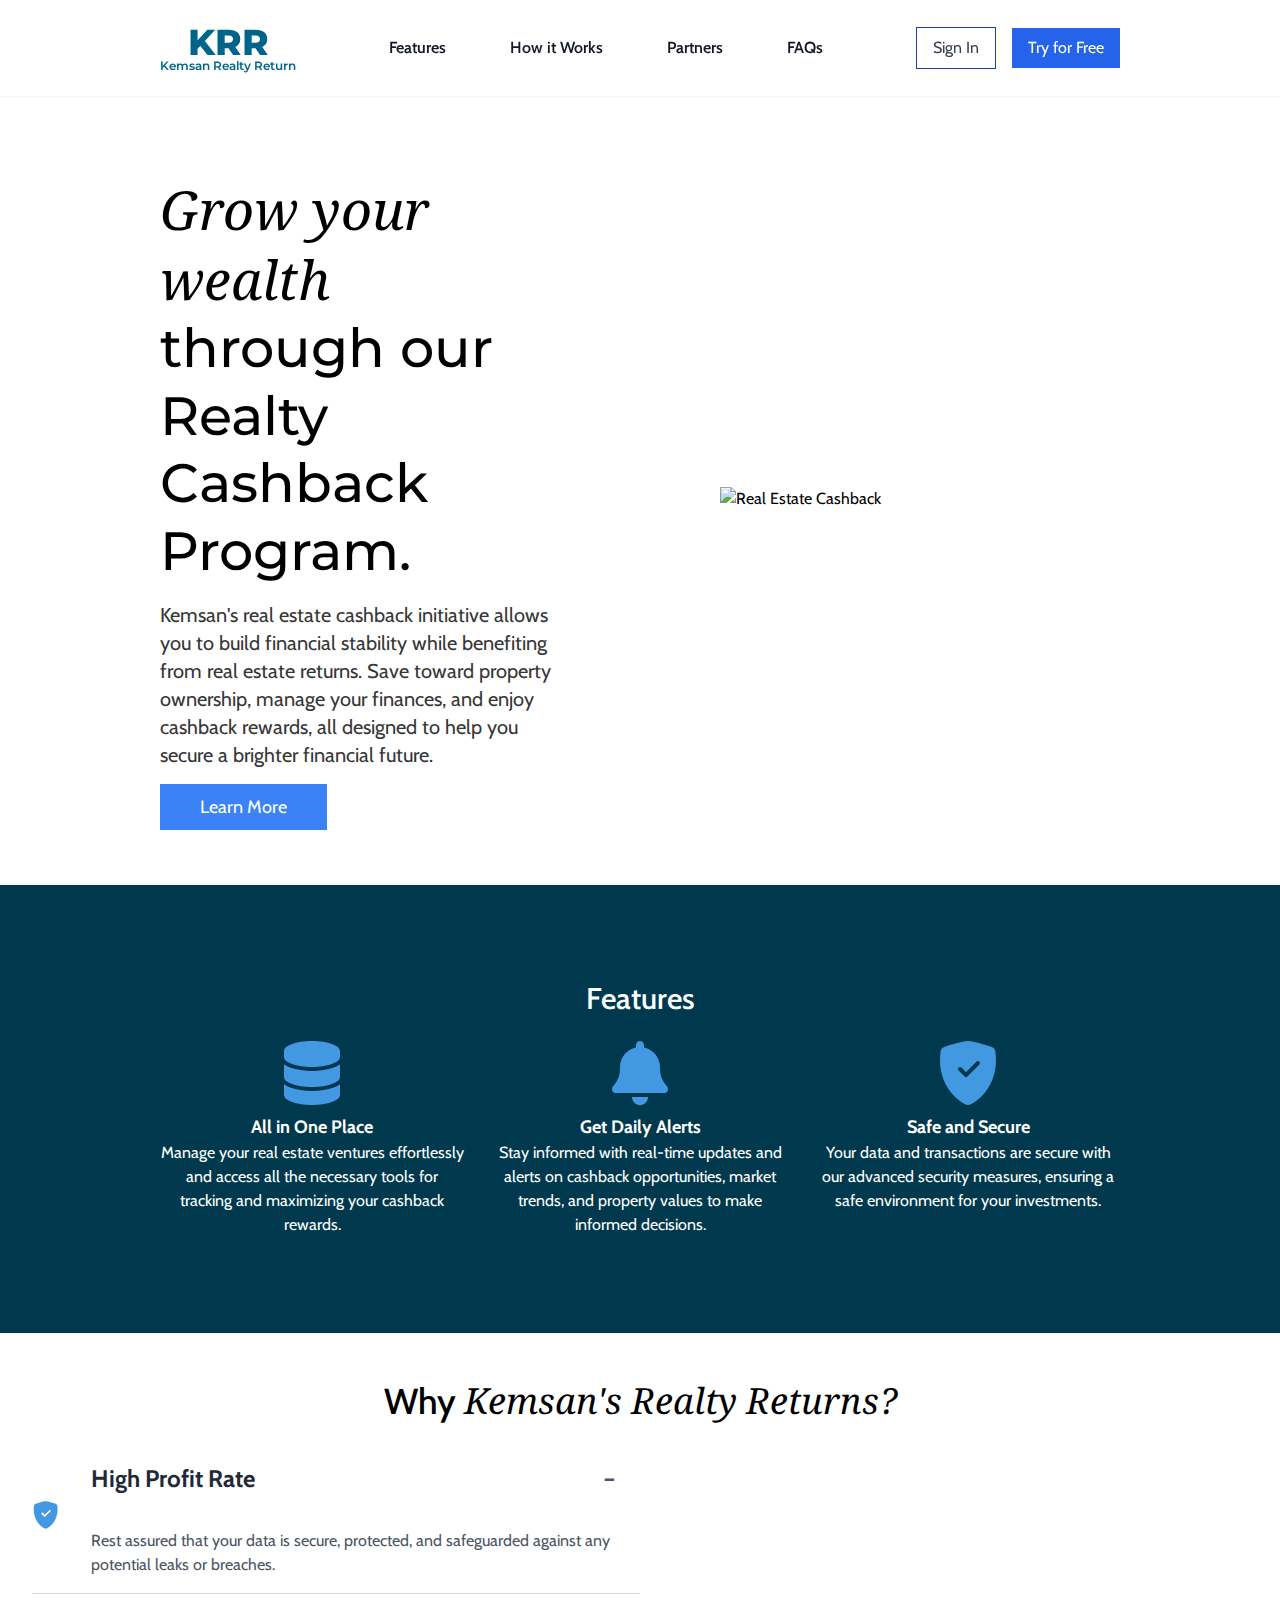
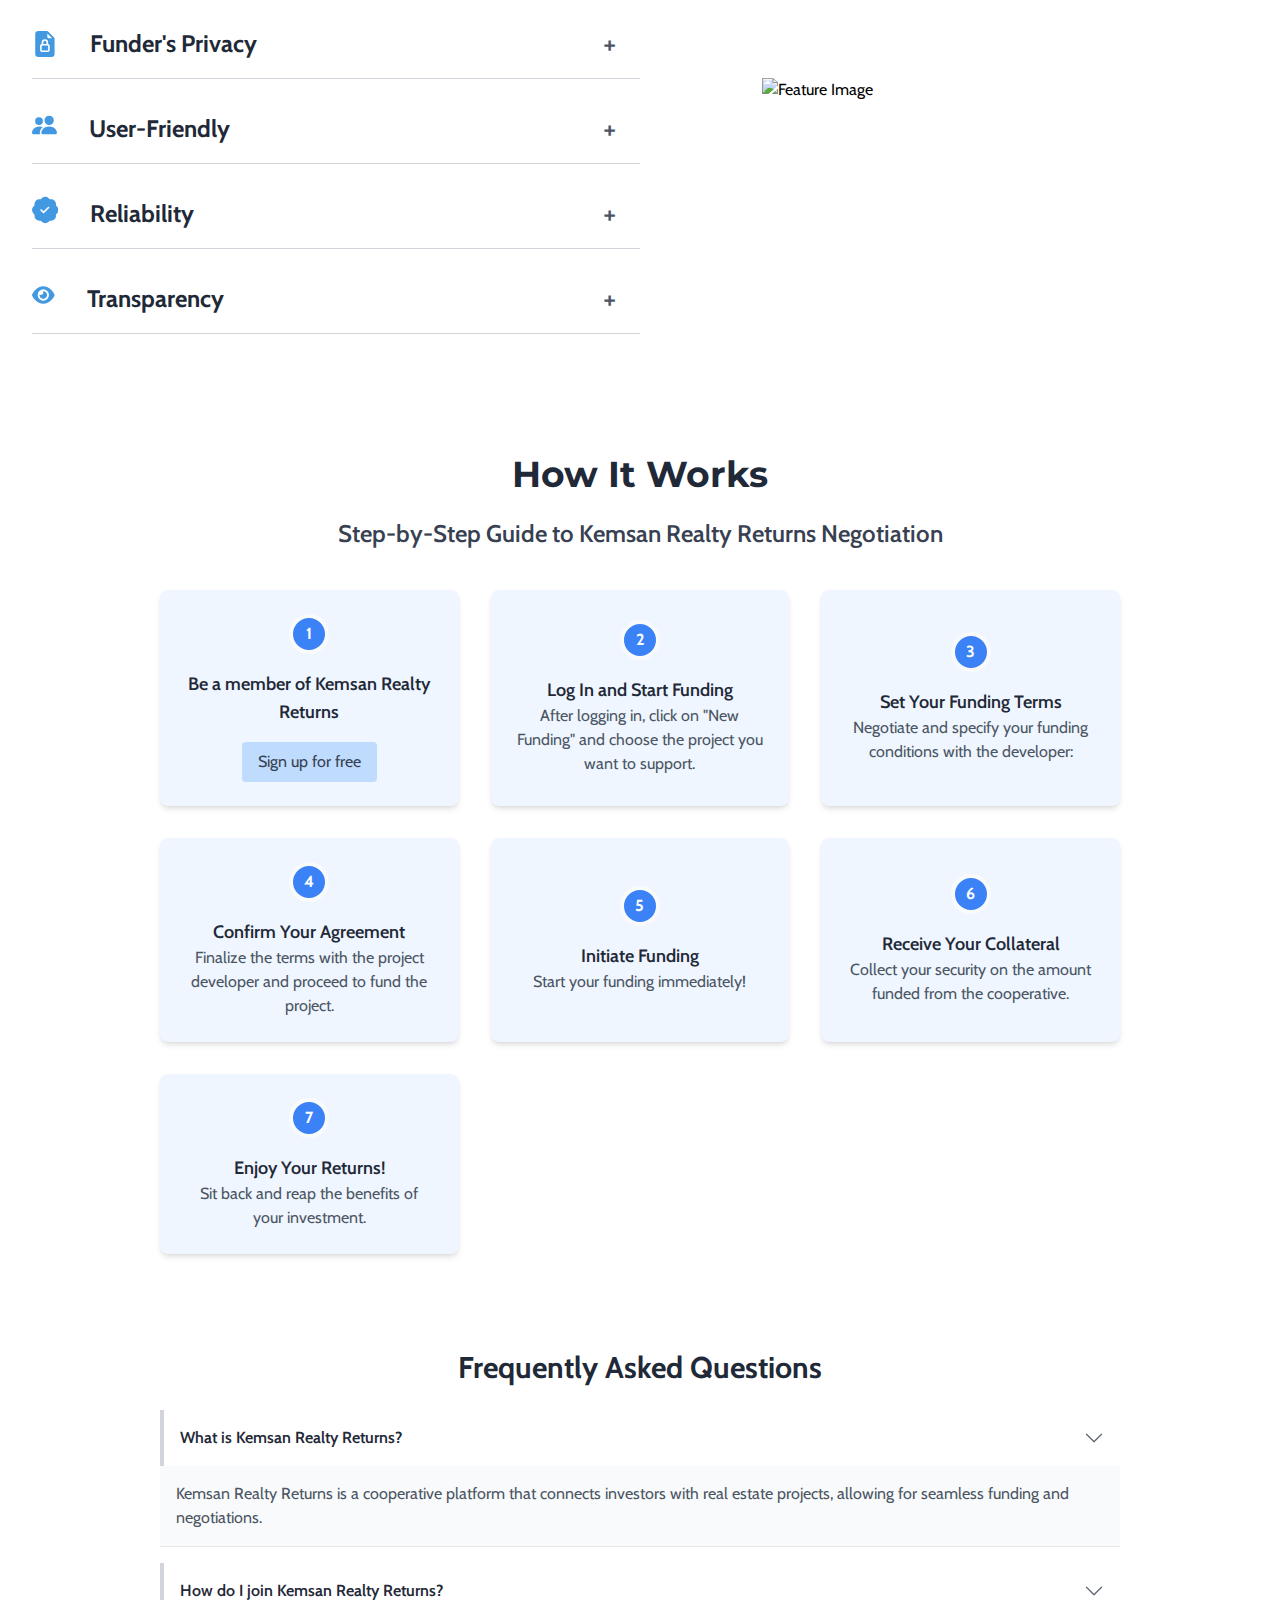
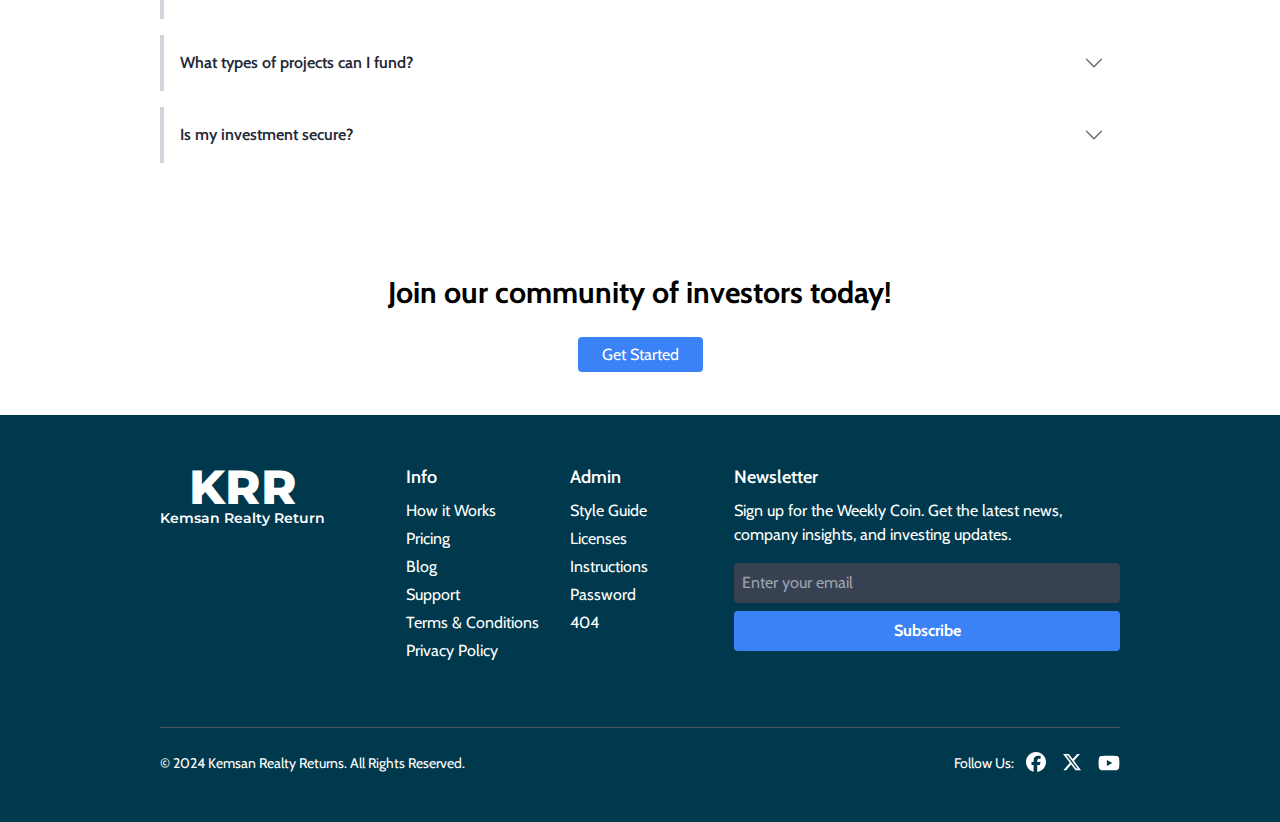
==== commit 39e5c283: ".." ====
--- a/src/index.html
+++ b/src/index.html
@@ -62,7 +62,7 @@
   
     <div class="section bg-[#00394d] text-white py-24">
       <div class="px-10 lg:px-16 xl:px-40 text-center">
-        <h1 class="text-3xl font-medium">Why <em class="font-mono font-normal">Real Estate Cashback?</em></h1>
+        <h1 class="text-3xl font-medium">Features</h1>
         <div class="mt-6 grid grid-cols-1 lg:grid-cols-3 gap-6">
           <div class="flex flex-col items-center justify-start">
             <svg xmlns="http://www.w3.org/2000/svg" width="64" height="64" fill="#4299e1" class="icon mb-2" viewBox="0 0 448 512">
--- a/src/output.css
+++ b/src/output.css
@@ -558,18 +558,6 @@
   position: fixed;
 }
 
-.absolute {
-  position: absolute;
-}
-
-.relative {
-  position: relative;
-}
-
-.-left-2\.5 {
-  left: -0.625rem;
-}
-
 .z-40 {
   z-index: 40;
 }
@@ -583,14 +571,38 @@
   margin-right: auto;
 }
 
+.mb-1 {
+  margin-bottom: 0.25rem;
+}
+
+.mb-10 {
+  margin-bottom: 2.5rem;
+}
+
 .mb-2 {
   margin-bottom: 0.5rem;
 }
 
+.mb-4 {
+  margin-bottom: 1rem;
+}
+
+.mb-6 {
+  margin-bottom: 1.5rem;
+}
+
 .mb-8 {
   margin-bottom: 2rem;
 }
 
+.mr-3 {
+  margin-right: 0.75rem;
+}
+
+.mt-2 {
+  margin-top: 0.5rem;
+}
+
 .mt-4 {
   margin-top: 1rem;
 }
@@ -603,46 +615,6 @@
   margin-top: 2rem;
 }
 
-.mb-12 {
-  margin-bottom: 3rem;
-}
-
-.mb-4 {
-  margin-bottom: 1rem;
-}
-
-.mb-6 {
-  margin-bottom: 1.5rem;
-}
-
-.mt-2 {
-  margin-top: 0.5rem;
-}
-
-.mb-10 {
-  margin-bottom: 2.5rem;
-}
-
-.ml-4 {
-  margin-left: 1rem;
-}
-
-.ml-5 {
-  margin-left: 1.25rem;
-}
-
-.-ml-5 {
-  margin-left: -1.25rem;
-}
-
-.mb-1 {
-  margin-bottom: 0.25rem;
-}
-
-.mr-3 {
-  margin-right: 0.75rem;
-}
-
 .block {
   display: block;
 }
@@ -655,42 +627,22 @@
   display: grid;
 }
 
-.contents {
-  display: contents;
-}
-
 .hidden {
   display: none;
 }
 
+.h-10 {
+  height: 2.5rem;
+}
+
+.h-16 {
+  height: 4rem;
+}
+
 .h-auto {
   height: auto;
 }
 
-.h-4 {
-  height: 1rem;
-}
-
-.h-10 {
-  height: 2.5rem;
-}
-
-.h-12 {
-  height: 3rem;
-}
-
-.h-16 {
-  height: 4rem;
-}
-
-.h-6 {
-  height: 1.5rem;
-}
-
-.h-5 {
-  height: 1.25rem;
-}
-
 .h-full {
   height: 100%;
 }
@@ -703,64 +655,28 @@
   max-height: 0px;
 }
 
-.max-h-96 {
-  max-height: 24rem;
-}
-
 .min-h-screen {
   min-height: 100vh;
 }
 
+.w-1\/2 {
+  width: 50%;
+}
+
+.w-10 {
+  width: 2.5rem;
+}
+
+.w-3\/4 {
+  width: 75%;
+}
+
 .w-full {
   width: 100%;
 }
 
-.w-2\/3 {
-  width: 66.666667%;
-}
-
-.w-4\/5 {
-  width: 80%;
-}
-
-.w-4 {
-  width: 1rem;
-}
-
-.w-10 {
-  width: 2.5rem;
-}
-
-.w-5 {
-  width: 1.25rem;
-}
-
-.w-1\/2 {
-  width: 50%;
-}
-
-.w-3\/4 {
-  width: 75%;
-}
-
-.w-32 {
-  width: 8rem;
-}
-
 .max-w-7xl {
   max-width: 80rem;
-}
-
-.max-w-xs {
-  max-width: 20rem;
-}
-
-.max-w-4xl {
-  max-width: 56rem;
-}
-
-.max-w-5xl {
-  max-width: 64rem;
 }
 
 .flex-grow {
@@ -772,26 +688,10 @@
   transform: translate(var(--tw-translate-x), var(--tw-translate-y)) rotate(var(--tw-rotate)) skewX(var(--tw-skew-x)) skewY(var(--tw-skew-y)) scaleX(var(--tw-scale-x)) scaleY(var(--tw-scale-y));
 }
 
-.transform {
-  transform: translate(var(--tw-translate-x), var(--tw-translate-y)) rotate(var(--tw-rotate)) skewX(var(--tw-skew-x)) skewY(var(--tw-skew-y)) scaleX(var(--tw-scale-x)) scaleY(var(--tw-scale-y));
-}
-
 .scroll-m-20 {
   scroll-margin: 5rem;
 }
 
-.list-inside {
-  list-style-position: inside;
-}
-
-.list-decimal {
-  list-style-type: decimal;
-}
-
-.list-disc {
-  list-style-type: disc;
-}
-
 .grid-cols-1 {
   grid-template-columns: repeat(1, minmax(0, 1fr));
 }
@@ -808,10 +708,6 @@
   flex-wrap: wrap;
 }
 
-.content-center {
-  align-content: center;
-}
-
 .items-start {
   align-items: flex-start;
 }
@@ -836,16 +732,16 @@
   gap: 4rem;
 }
 
+.gap-2 {
+  gap: 0.5rem;
+}
+
 .gap-6 {
   gap: 1.5rem;
 }
 
 .gap-8 {
   gap: 2rem;
-}
-
-.gap-2 {
-  gap: 0.5rem;
 }
 
 .space-x-4 > :not([hidden]) ~ :not([hidden]) {
@@ -860,12 +756,6 @@
   margin-bottom: calc(1rem * var(--tw-space-y-reverse));
 }
 
-.space-y-8 > :not([hidden]) ~ :not([hidden]) {
-  --tw-space-y-reverse: 0;
-  margin-top: calc(2rem * calc(1 - var(--tw-space-y-reverse)));
-  margin-bottom: calc(2rem * var(--tw-space-y-reverse));
-}
-
 .overflow-hidden {
   overflow: hidden;
 }
@@ -878,14 +768,14 @@
   border-radius: 0.25rem;
 }
 
+.rounded-full {
+  border-radius: 9999px;
+}
+
 .rounded-lg {
   border-radius: 0.5rem;
 }
 
-.rounded-full {
-  border-radius: 9999px;
-}
-
 .rounded-md {
   border-radius: 0.375rem;
 }
@@ -902,20 +792,12 @@
   border-bottom-width: 1px;
 }
 
-.border-l {
-  border-left-width: 1px;
+.border-l-4 {
+  border-left-width: 4px;
 }
 
 .border-t {
   border-top-width: 1px;
-}
-
-.border-l-2 {
-  border-left-width: 2px;
-}
-
-.border-l-4 {
-  border-left-width: 4px;
 }
 
 .border-solid {
@@ -927,14 +809,19 @@
   border-color: rgb(30 64 175 / var(--tw-border-opacity));
 }
 
+.border-gray-200 {
+  --tw-border-opacity: 1;
+  border-color: rgb(229 231 235 / var(--tw-border-opacity));
+}
+
 .border-gray-300 {
   --tw-border-opacity: 1;
   border-color: rgb(209 213 219 / var(--tw-border-opacity));
 }
 
-.border-white {
+.border-gray-50 {
   --tw-border-opacity: 1;
-  border-color: rgb(255 255 255 / var(--tw-border-opacity));
+  border-color: rgb(249 250 251 / var(--tw-border-opacity));
 }
 
 .border-gray-600 {
@@ -942,95 +829,70 @@
   border-color: rgb(75 85 99 / var(--tw-border-opacity));
 }
 
-.border-gray-200 {
-  --tw-border-opacity: 1;
-  border-color: rgb(229 231 235 / var(--tw-border-opacity));
-}
-
-.border-blue-400 {
-  --tw-border-opacity: 1;
-  border-color: rgb(96 165 250 / var(--tw-border-opacity));
-}
-
-.border-gray-50 {
-  --tw-border-opacity: 1;
-  border-color: rgb(249 250 251 / var(--tw-border-opacity));
-}
-
 .bg-\[\#00394d\] {
   --tw-bg-opacity: 1;
   background-color: rgb(0 57 77 / var(--tw-bg-opacity));
-}
-
-.bg-blue-500 {
-  --tw-bg-opacity: 1;
-  background-color: rgb(59 130 246 / var(--tw-bg-opacity));
-}
-
-.bg-blue-600 {
-  --tw-bg-opacity: 1;
-  background-color: rgb(37 99 235 / var(--tw-bg-opacity));
-}
-
-.bg-gray-800 {
-  --tw-bg-opacity: 1;
-  background-color: rgb(31 41 55 / var(--tw-bg-opacity));
-}
-
-.bg-white {
-  --tw-bg-opacity: 1;
-  background-color: rgb(255 255 255 / var(--tw-bg-opacity));
-}
-
-.bg-gray-100 {
-  --tw-bg-opacity: 1;
-  background-color: rgb(243 244 246 / var(--tw-bg-opacity));
-}
-
-.bg-gray-700 {
-  --tw-bg-opacity: 1;
-  background-color: rgb(55 65 81 / var(--tw-bg-opacity));
 }
 
 .bg-\[\#00394dff\] {
   background-color: #00394dff;
 }
 
+.bg-blue-200 {
+  --tw-bg-opacity: 1;
+  background-color: rgb(191 219 254 / var(--tw-bg-opacity));
+}
+
+.bg-blue-50 {
+  --tw-bg-opacity: 1;
+  background-color: rgb(239 246 255 / var(--tw-bg-opacity));
+}
+
+.bg-blue-500 {
+  --tw-bg-opacity: 1;
+  background-color: rgb(59 130 246 / var(--tw-bg-opacity));
+}
+
+.bg-blue-600 {
+  --tw-bg-opacity: 1;
+  background-color: rgb(37 99 235 / var(--tw-bg-opacity));
+}
+
+.bg-gray-100 {
+  --tw-bg-opacity: 1;
+  background-color: rgb(243 244 246 / var(--tw-bg-opacity));
+}
+
 .bg-gray-50 {
   --tw-bg-opacity: 1;
   background-color: rgb(249 250 251 / var(--tw-bg-opacity));
 }
 
-.bg-blue-50 {
-  --tw-bg-opacity: 1;
-  background-color: rgb(239 246 255 / var(--tw-bg-opacity));
-}
-
-.bg-blue-100 {
-  --tw-bg-opacity: 1;
-  background-color: rgb(219 234 254 / var(--tw-bg-opacity));
-}
-
-.bg-blue-200 {
-  --tw-bg-opacity: 1;
-  background-color: rgb(191 219 254 / var(--tw-bg-opacity));
-}
-
-.object-cover {
-  -o-object-fit: cover;
-     object-fit: cover;
+.bg-gray-700 {
+  --tw-bg-opacity: 1;
+  background-color: rgb(55 65 81 / var(--tw-bg-opacity));
+}
+
+.bg-gray-800 {
+  --tw-bg-opacity: 1;
+  background-color: rgb(31 41 55 / var(--tw-bg-opacity));
+}
+
+.bg-white {
+  --tw-bg-opacity: 1;
+  background-color: rgb(255 255 255 / var(--tw-bg-opacity));
+}
+
+.p-2 {
+  padding: 0.5rem;
+}
+
+.p-4 {
+  padding: 1rem;
 }
 
 .p-6 {
   padding: 1.5rem;
-}
-
-.p-4 {
-  padding: 1rem;
-}
-
-.p-2 {
-  padding: 0.5rem;
 }
 
 .p-8 {
@@ -1052,6 +914,16 @@
   padding-right: 1.5rem;
 }
 
+.px-8 {
+  padding-left: 2rem;
+  padding-right: 2rem;
+}
+
+.py-1 {
+  padding-top: 0.25rem;
+  padding-bottom: 0.25rem;
+}
+
 .py-12 {
   padding-top: 3rem;
   padding-bottom: 3rem;
@@ -1067,46 +939,26 @@
   padding-bottom: 0.5rem;
 }
 
+.py-24 {
+  padding-top: 6rem;
+  padding-bottom: 6rem;
+}
+
 .py-3 {
   padding-top: 0.75rem;
   padding-bottom: 0.75rem;
 }
 
+.py-4 {
+  padding-top: 1rem;
+  padding-bottom: 1rem;
+}
+
 .py-6 {
   padding-top: 1.5rem;
   padding-bottom: 1.5rem;
 }
 
-.py-4 {
-  padding-top: 1rem;
-  padding-bottom: 1rem;
-}
-
-.py-24 {
-  padding-top: 6rem;
-  padding-bottom: 6rem;
-}
-
-.px-24 {
-  padding-left: 6rem;
-  padding-right: 6rem;
-}
-
-.py-10 {
-  padding-top: 2.5rem;
-  padding-bottom: 2.5rem;
-}
-
-.px-8 {
-  padding-left: 2rem;
-  padding-right: 2rem;
-}
-
-.py-1 {
-  padding-top: 0.25rem;
-  padding-bottom: 0.25rem;
-}
-
 .pt-44 {
   padding-top: 11rem;
 }
@@ -1133,6 +985,11 @@
 
 .font-serif {
   font-family: Montserrat, serif;
+}
+
+.text-2xl {
+  font-size: 1.5rem;
+  line-height: 2rem;
 }
 
 .text-3xl {
@@ -1145,6 +1002,11 @@
   line-height: 2.5rem;
 }
 
+.text-5xl {
+  font-size: 3rem;
+  line-height: 1;
+}
+
 .text-\[12px\] {
   font-size: 12px;
 }
@@ -1158,31 +1020,16 @@
   line-height: 1.75rem;
 }
 
+.text-sm {
+  font-size: 0.875rem;
+  line-height: 1.25rem;
+}
+
 .text-xl {
   font-size: 1.25rem;
   line-height: 1.75rem;
 }
 
-.text-2xl {
-  font-size: 1.5rem;
-  line-height: 2rem;
-}
-
-.text-sm {
-  font-size: 0.875rem;
-  line-height: 1.25rem;
-}
-
-.text-5xl {
-  font-size: 3rem;
-  line-height: 1;
-}
-
-.text-base {
-  font-size: 1rem;
-  line-height: 1.5rem;
-}
-
 .font-bold {
   font-weight: 700;
 }
@@ -1191,6 +1038,10 @@
   font-weight: 800;
 }
 
+.font-light {
+  font-weight: 300;
+}
+
 .font-medium {
   font-weight: 500;
 }
@@ -1201,14 +1052,6 @@
 
 .font-semibold {
   font-weight: 600;
-}
-
-.font-light {
-  font-weight: 300;
-}
-
-.italic {
-  font-style: italic;
 }
 
 .leading-none {
@@ -1229,11 +1072,36 @@
   color: rgb(54 54 54 / var(--tw-text-opacity));
 }
 
+.text-blue-500 {
+  --tw-text-opacity: 1;
+  color: rgb(59 130 246 / var(--tw-text-opacity));
+}
+
+.text-blue-600 {
+  --tw-text-opacity: 1;
+  color: rgb(37 99 235 / var(--tw-text-opacity));
+}
+
+.text-gray-500 {
+  --tw-text-opacity: 1;
+  color: rgb(107 114 128 / var(--tw-text-opacity));
+}
+
+.text-gray-600 {
+  --tw-text-opacity: 1;
+  color: rgb(75 85 99 / var(--tw-text-opacity));
+}
+
 .text-gray-700 {
   --tw-text-opacity: 1;
   color: rgb(55 65 81 / var(--tw-text-opacity));
 }
 
+.text-gray-800 {
+  --tw-text-opacity: 1;
+  color: rgb(31 41 55 / var(--tw-text-opacity));
+}
+
 .text-gray-900 {
   --tw-text-opacity: 1;
   color: rgb(17 24 39 / var(--tw-text-opacity));
@@ -1244,40 +1112,6 @@
   color: rgb(255 255 255 / var(--tw-text-opacity));
 }
 
-.text-gray-600 {
-  --tw-text-opacity: 1;
-  color: rgb(75 85 99 / var(--tw-text-opacity));
-}
-
-.text-gray-800 {
-  --tw-text-opacity: 1;
-  color: rgb(31 41 55 / var(--tw-text-opacity));
-}
-
-.text-blue-500 {
-  --tw-text-opacity: 1;
-  color: rgb(59 130 246 / var(--tw-text-opacity));
-}
-
-.text-blue-800 {
-  --tw-text-opacity: 1;
-  color: rgb(30 64 175 / var(--tw-text-opacity));
-}
-
-.text-gray-500 {
-  --tw-text-opacity: 1;
-  color: rgb(107 114 128 / var(--tw-text-opacity));
-}
-
-.text-blue-600 {
-  --tw-text-opacity: 1;
-  color: rgb(37 99 235 / var(--tw-text-opacity));
-}
-
-.underline {
-  text-decoration-line: underline;
-}
-
 .placeholder-gray-400::-moz-placeholder {
   --tw-placeholder-opacity: 1;
   color: rgb(156 163 175 / var(--tw-placeholder-opacity));
@@ -1286,6 +1120,18 @@
 .placeholder-gray-400::placeholder {
   --tw-placeholder-opacity: 1;
   color: rgb(156 163 175 / var(--tw-placeholder-opacity));
+}
+
+.shadow-lg {
+  --tw-shadow: 0 10px 15px -3px rgb(0 0 0 / 0.1), 0 4px 6px -4px rgb(0 0 0 / 0.1);
+  --tw-shadow-colored: 0 10px 15px -3px var(--tw-shadow-color), 0 4px 6px -4px var(--tw-shadow-color);
+  box-shadow: var(--tw-ring-offset-shadow, 0 0 #0000), var(--tw-ring-shadow, 0 0 #0000), var(--tw-shadow);
+}
+
+.shadow-md {
+  --tw-shadow: 0 4px 6px -1px rgb(0 0 0 / 0.1), 0 2px 4px -2px rgb(0 0 0 / 0.1);
+  --tw-shadow-colored: 0 4px 6px -1px var(--tw-shadow-color), 0 2px 4px -2px var(--tw-shadow-color);
+  box-shadow: var(--tw-ring-offset-shadow, 0 0 #0000), var(--tw-ring-shadow, 0 0 #0000), var(--tw-shadow);
 }
 
 .shadow-sm {
@@ -1294,45 +1140,9 @@
   box-shadow: var(--tw-ring-offset-shadow, 0 0 #0000), var(--tw-ring-shadow, 0 0 #0000), var(--tw-shadow);
 }
 
-.shadow-md {
-  --tw-shadow: 0 4px 6px -1px rgb(0 0 0 / 0.1), 0 2px 4px -2px rgb(0 0 0 / 0.1);
-  --tw-shadow-colored: 0 4px 6px -1px var(--tw-shadow-color), 0 2px 4px -2px var(--tw-shadow-color);
-  box-shadow: var(--tw-ring-offset-shadow, 0 0 #0000), var(--tw-ring-shadow, 0 0 #0000), var(--tw-shadow);
-}
-
-.shadow-lg {
-  --tw-shadow: 0 10px 15px -3px rgb(0 0 0 / 0.1), 0 4px 6px -4px rgb(0 0 0 / 0.1);
-  --tw-shadow-colored: 0 10px 15px -3px var(--tw-shadow-color), 0 4px 6px -4px var(--tw-shadow-color);
-  box-shadow: var(--tw-ring-offset-shadow, 0 0 #0000), var(--tw-ring-shadow, 0 0 #0000), var(--tw-shadow);
-}
-
 .outline-none {
   outline: 2px solid transparent;
   outline-offset: 2px;
-}
-
-.transition-shadow {
-  transition-property: box-shadow;
-  transition-timing-function: cubic-bezier(0.4, 0, 0.2, 1);
-  transition-duration: 150ms;
-}
-
-.transition-all {
-  transition-property: all;
-  transition-timing-function: cubic-bezier(0.4, 0, 0.2, 1);
-  transition-duration: 150ms;
-}
-
-.transition-opacity {
-  transition-property: opacity;
-  transition-timing-function: cubic-bezier(0.4, 0, 0.2, 1);
-  transition-duration: 150ms;
-}
-
-.transition-transform {
-  transition-property: transform;
-  transition-timing-function: cubic-bezier(0.4, 0, 0.2, 1);
-  transition-duration: 150ms;
 }
 
 .transition {
@@ -1343,29 +1153,35 @@
   transition-duration: 150ms;
 }
 
+.transition-all {
+  transition-property: all;
+  transition-timing-function: cubic-bezier(0.4, 0, 0.2, 1);
+  transition-duration: 150ms;
+}
+
+.duration-200 {
+  transition-duration: 200ms;
+}
+
 .duration-300 {
   transition-duration: 300ms;
 }
 
-.duration-500 {
-  transition-duration: 500ms;
-}
-
-.duration-200 {
-  transition-duration: 200ms;
-}
-
-.hover\:scale-110:hover {
-  --tw-scale-x: 1.1;
-  --tw-scale-y: 1.1;
-  transform: translate(var(--tw-translate-x), var(--tw-translate-y)) rotate(var(--tw-rotate)) skewX(var(--tw-skew-x)) skewY(var(--tw-skew-y)) scaleX(var(--tw-scale-x)) scaleY(var(--tw-scale-y));
-}
-
 .hover\:bg-blue-200:hover {
   --tw-bg-opacity: 1;
   background-color: rgb(191 219 254 / var(--tw-bg-opacity));
 }
 
+.hover\:bg-blue-50:hover {
+  --tw-bg-opacity: 1;
+  background-color: rgb(239 246 255 / var(--tw-bg-opacity));
+}
+
+.hover\:bg-blue-500:hover {
+  --tw-bg-opacity: 1;
+  background-color: rgb(59 130 246 / var(--tw-bg-opacity));
+}
+
 .hover\:bg-blue-600:hover {
   --tw-bg-opacity: 1;
   background-color: rgb(37 99 235 / var(--tw-bg-opacity));
@@ -1379,21 +1195,6 @@
 .hover\:bg-gray-50:hover {
   --tw-bg-opacity: 1;
   background-color: rgb(249 250 251 / var(--tw-bg-opacity));
-}
-
-.hover\:bg-blue-50:hover {
-  --tw-bg-opacity: 1;
-  background-color: rgb(239 246 255 / var(--tw-bg-opacity));
-}
-
-.hover\:bg-blue-500:hover {
-  --tw-bg-opacity: 1;
-  background-color: rgb(59 130 246 / var(--tw-bg-opacity));
-}
-
-.hover\:bg-blue-300:hover {
-  --tw-bg-opacity: 1;
-  background-color: rgb(147 197 253 / var(--tw-bg-opacity));
 }
 
 .hover\:text-\[\#406b7a\]:hover {
@@ -1401,21 +1202,16 @@
   color: rgb(64 107 122 / var(--tw-text-opacity));
 }
 
+.hover\:text-blue-300:hover {
+  --tw-text-opacity: 1;
+  color: rgb(147 197 253 / var(--tw-text-opacity));
+}
+
 .hover\:text-blue-500:hover {
   --tw-text-opacity: 1;
   color: rgb(59 130 246 / var(--tw-text-opacity));
 }
 
-.hover\:text-blue-300:hover {
-  --tw-text-opacity: 1;
-  color: rgb(147 197 253 / var(--tw-text-opacity));
-}
-
-.hover\:text-blue-600:hover {
-  --tw-text-opacity: 1;
-  color: rgb(37 99 235 / var(--tw-text-opacity));
-}
-
 .hover\:text-white:hover {
   --tw-text-opacity: 1;
   color: rgb(255 255 255 / var(--tw-text-opacity));
@@ -1425,41 +1221,18 @@
   text-decoration-line: underline;
 }
 
-.hover\:shadow-lg:hover {
-  --tw-shadow: 0 10px 15px -3px rgb(0 0 0 / 0.1), 0 4px 6px -4px rgb(0 0 0 / 0.1);
-  --tw-shadow-colored: 0 10px 15px -3px var(--tw-shadow-color), 0 4px 6px -4px var(--tw-shadow-color);
-  box-shadow: var(--tw-ring-offset-shadow, 0 0 #0000), var(--tw-ring-shadow, 0 0 #0000), var(--tw-shadow);
-}
-
-.focus\:border-t:focus {
-  border-top-width: 1px;
-}
-
-.focus\:border-l-2:focus {
-  border-left-width: 2px;
-}
-
 .focus\:border-solid:focus {
   border-style: solid;
+}
+
+.focus\:border-blue-400:focus {
+  --tw-border-opacity: 1;
+  border-color: rgb(96 165 250 / var(--tw-border-opacity));
 }
 
 .focus\:border-blue-500:focus {
   --tw-border-opacity: 1;
   border-color: rgb(59 130 246 / var(--tw-border-opacity));
-}
-
-.focus\:border-\[\#00394dff\]:focus {
-  border-color: #00394dff;
-}
-
-.focus\:border-blue-700:focus {
-  --tw-border-opacity: 1;
-  border-color: rgb(29 78 216 / var(--tw-border-opacity));
-}
-
-.focus\:border-blue-400:focus {
-  --tw-border-opacity: 1;
-  border-color: rgb(96 165 250 / var(--tw-border-opacity));
 }
 
 .focus\:bg-blue-50:focus {
@@ -1478,12 +1251,6 @@
   box-shadow: var(--tw-ring-offset-shadow), var(--tw-ring-shadow), var(--tw-shadow, 0 0 #0000);
 }
 
-.focus\:ring:focus {
-  --tw-ring-offset-shadow: var(--tw-ring-inset) 0 0 0 var(--tw-ring-offset-width) var(--tw-ring-offset-color);
-  --tw-ring-shadow: var(--tw-ring-inset) 0 0 0 calc(3px + var(--tw-ring-offset-width)) var(--tw-ring-color);
-  box-shadow: var(--tw-ring-offset-shadow), var(--tw-ring-shadow), var(--tw-shadow, 0 0 #0000);
-}
-
 .focus\:ring-2:focus {
   --tw-ring-offset-shadow: var(--tw-ring-inset) 0 0 0 var(--tw-ring-offset-width) var(--tw-ring-offset-color);
   --tw-ring-shadow: var(--tw-ring-inset) 0 0 0 calc(2px + var(--tw-ring-offset-width)) var(--tw-ring-color);
@@ -1527,26 +1294,14 @@
     margin-top: 0px;
   }
 
-  .md\:block {
-    display: block;
-  }
-
   .md\:w-1\/2 {
     width: 50%;
   }
 
-  .md\:w-3\/5 {
-    width: 60%;
-  }
-
   .md\:w-2\/5 {
     width: 40%;
   }
 
-  .md\:grid-cols-2 {
-    grid-template-columns: repeat(2, minmax(0, 1fr));
-  }
-
   .md\:grid-cols-12 {
     grid-template-columns: repeat(12, minmax(0, 1fr));
   }
@@ -1554,22 +1309,9 @@
   .md\:flex-row {
     flex-direction: row;
   }
-
-  .md\:flex-nowrap {
-    flex-wrap: nowrap;
-  }
-
-  .md\:text-3xl {
-    font-size: 1.875rem;
-    line-height: 2.25rem;
-  }
 }
 
 @media (min-width: 768px) {
-  .lg\:block {
-    display: block;
-  }
-
   .lg\:flex {
     display: flex;
   }
@@ -1578,38 +1320,18 @@
     display: none;
   }
 
-  .lg\:h-auto {
-    height: auto;
-  }
-
-  .lg\:min-h-\[70vh\] {
-    min-height: 70vh;
+  .lg\:w-1\/2 {
+    width: 50%;
   }
 
   .lg\:w-5\/12 {
     width: 41.666667%;
   }
 
-  .lg\:w-1\/2 {
-    width: 50%;
-  }
-
-  .lg\:w-1\/3 {
-    width: 33.333333%;
-  }
-
-  .lg\:w-2\/3 {
-    width: 66.666667%;
-  }
-
   .lg\:w-7\/12 {
     width: 58.333333%;
   }
 
-  .lg\:max-w-screen-lg {
-    max-width: 768px;
-  }
-
   .lg\:grid-cols-3 {
     grid-template-columns: repeat(3, minmax(0, 1fr));
   }
@@ -1624,18 +1346,6 @@
 
   .lg\:justify-between {
     justify-content: space-between;
-  }
-
-  .lg\:space-x-8 > :not([hidden]) ~ :not([hidden]) {
-    --tw-space-x-reverse: 0;
-    margin-right: calc(2rem * var(--tw-space-x-reverse));
-    margin-left: calc(2rem * calc(1 - var(--tw-space-x-reverse)));
-  }
-
-  .lg\:space-y-0 > :not([hidden]) ~ :not([hidden]) {
-    --tw-space-y-reverse: 0;
-    margin-top: calc(0px * calc(1 - var(--tw-space-y-reverse)));
-    margin-bottom: calc(0px * var(--tw-space-y-reverse));
   }
 
   .lg\:px-16 {
@@ -1643,19 +1353,14 @@
     padding-right: 4rem;
   }
 
+  .lg\:px-40 {
+    padding-left: 10rem;
+    padding-right: 10rem;
+  }
+
   .lg\:px-8 {
     padding-left: 2rem;
     padding-right: 2rem;
-  }
-
-  .lg\:px-24 {
-    padding-left: 6rem;
-    padding-right: 6rem;
-  }
-
-  .lg\:px-40 {
-    padding-left: 10rem;
-    padding-right: 10rem;
   }
 
   .lg\:text-start {
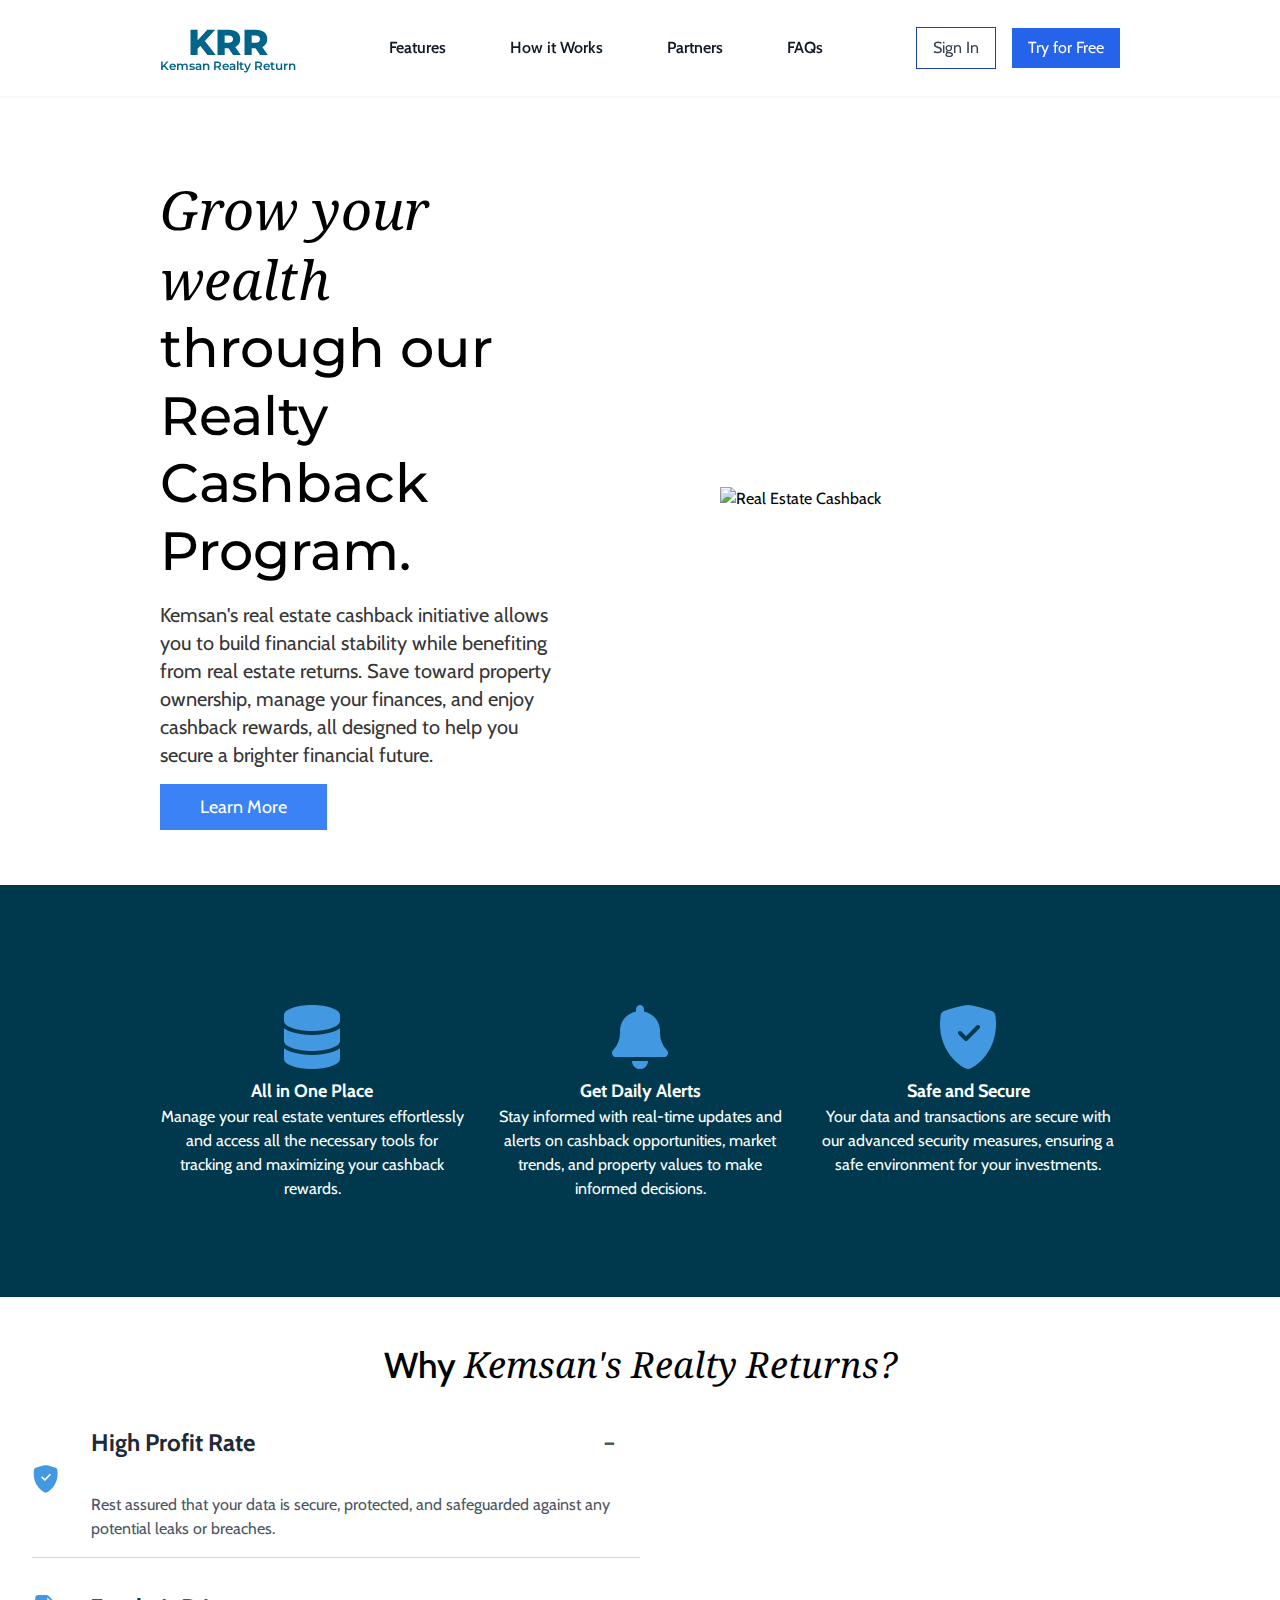
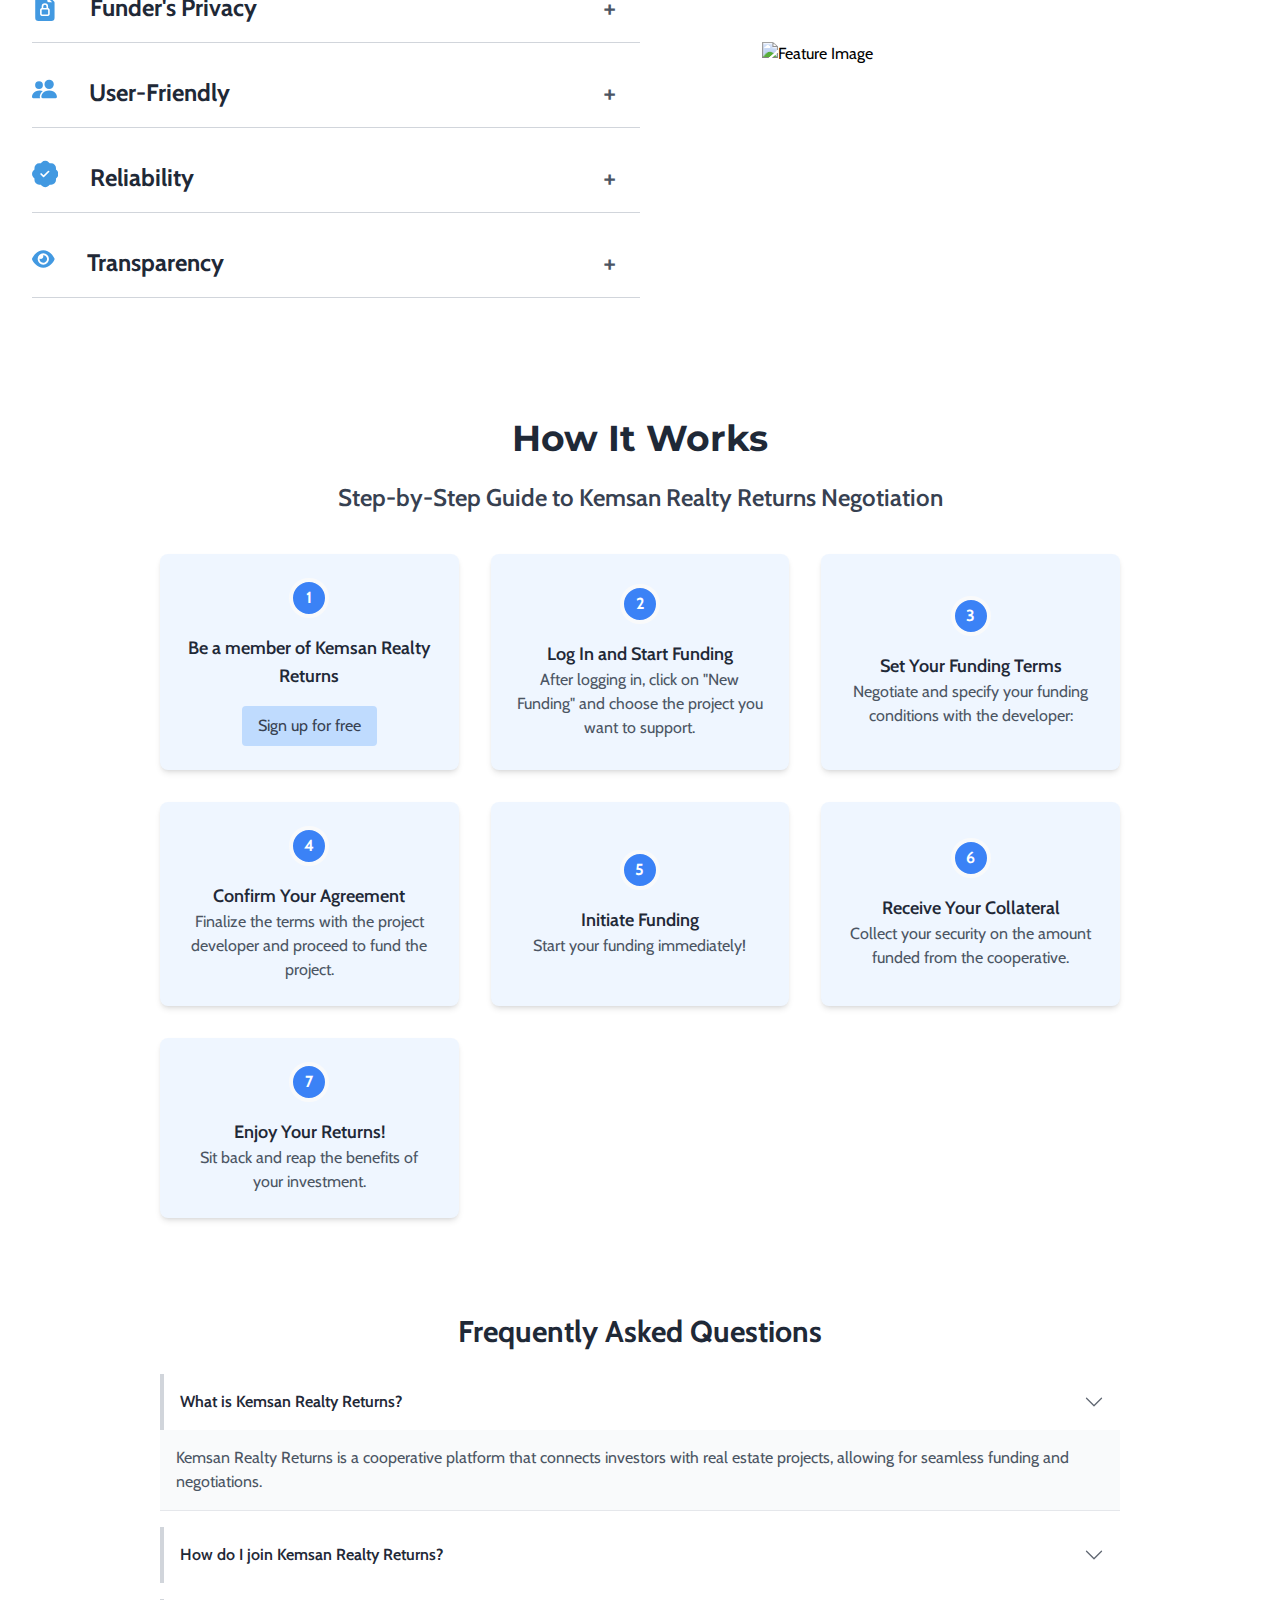
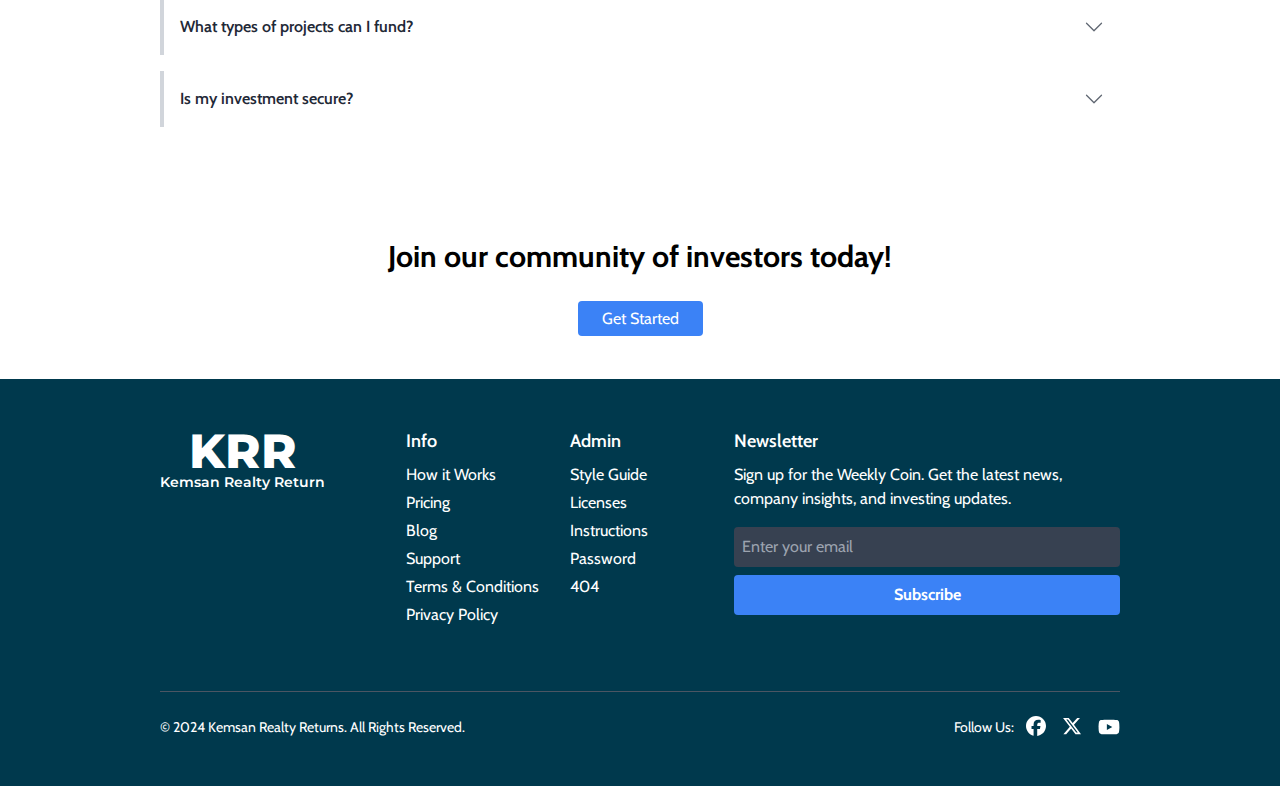
==== commit 77fdeb13: ".." ====
--- a/src/index.html
+++ b/src/index.html
@@ -62,7 +62,7 @@
   
     <div class="section bg-[#00394d] text-white py-24">
       <div class="px-10 lg:px-16 xl:px-40 text-center">
-        <h1 class="text-3xl font-medium">Features</h1>
+        <!-- <h1 class="text-3xl font-medium">Features</h1> -->
         <div class="mt-6 grid grid-cols-1 lg:grid-cols-3 gap-6">
           <div class="flex flex-col items-center justify-start">
             <svg xmlns="http://www.w3.org/2000/svg" width="64" height="64" fill="#4299e1" class="icon mb-2" viewBox="0 0 448 512">
